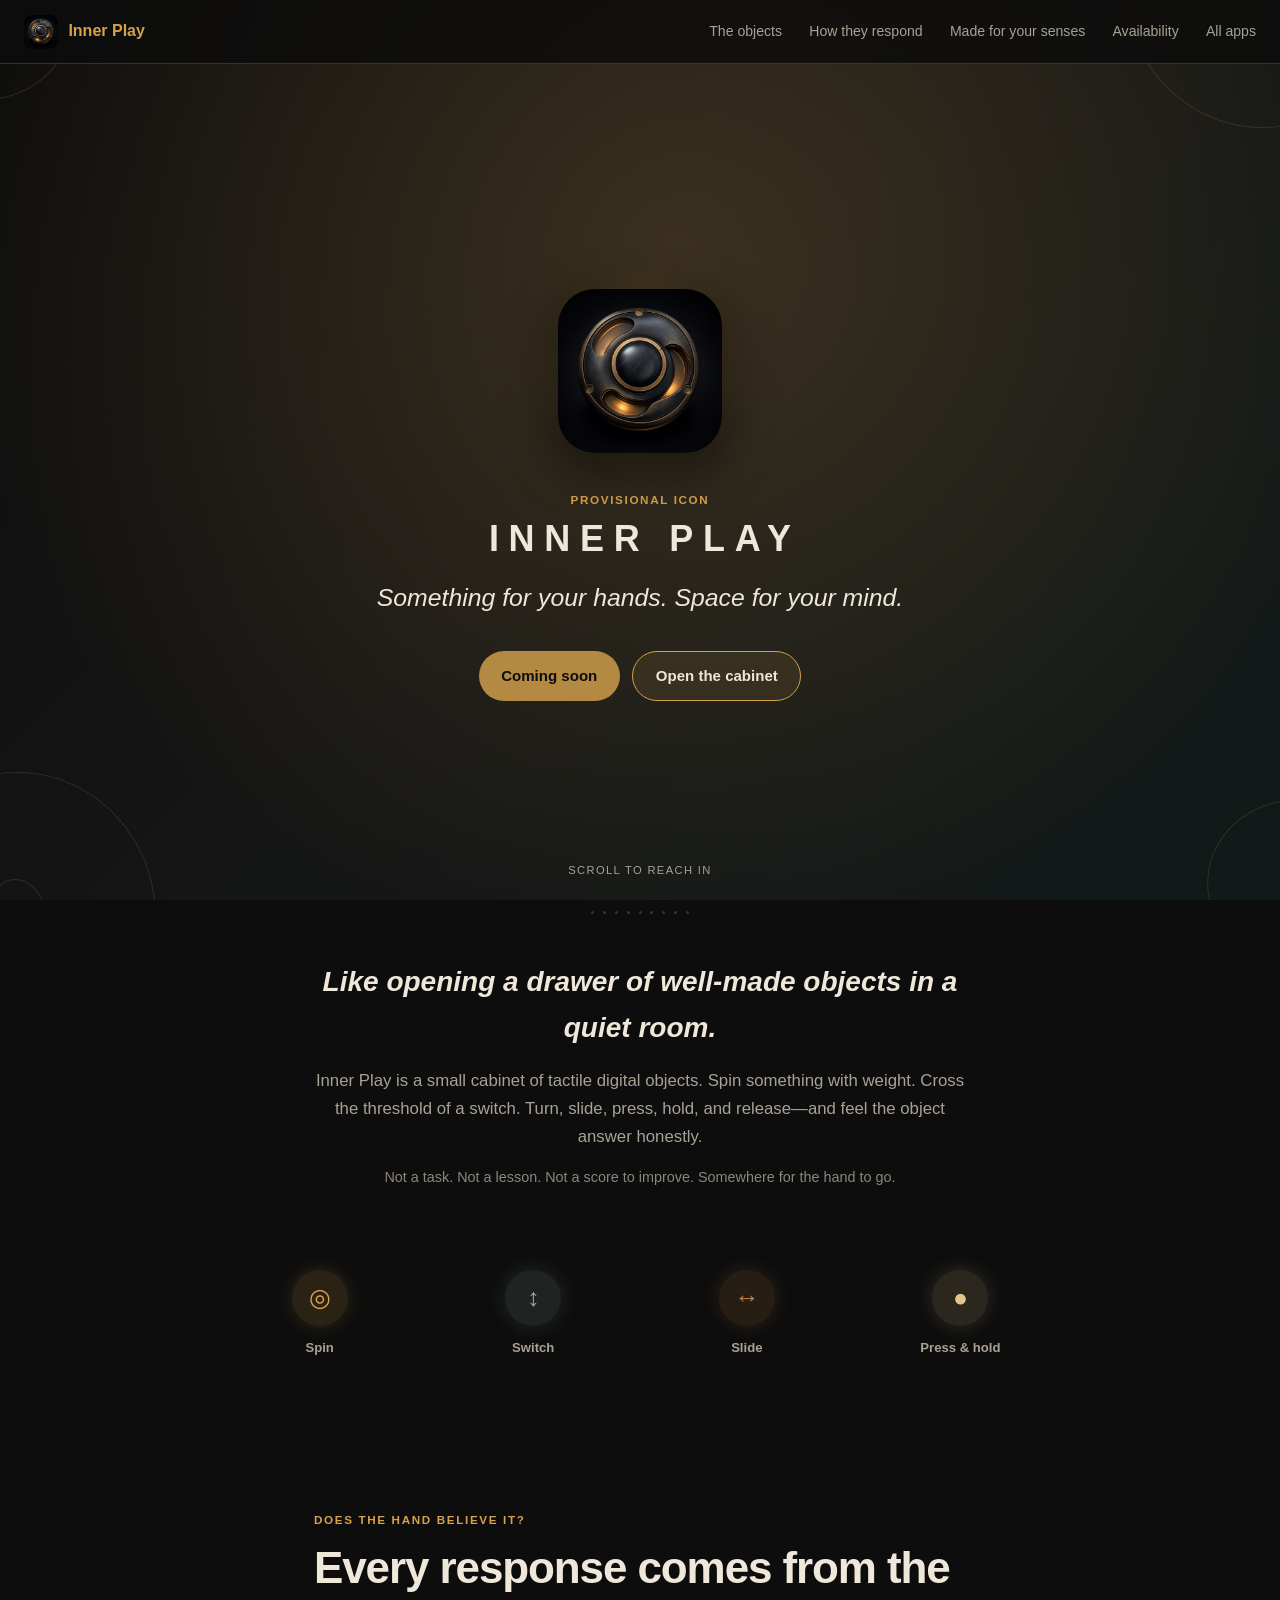
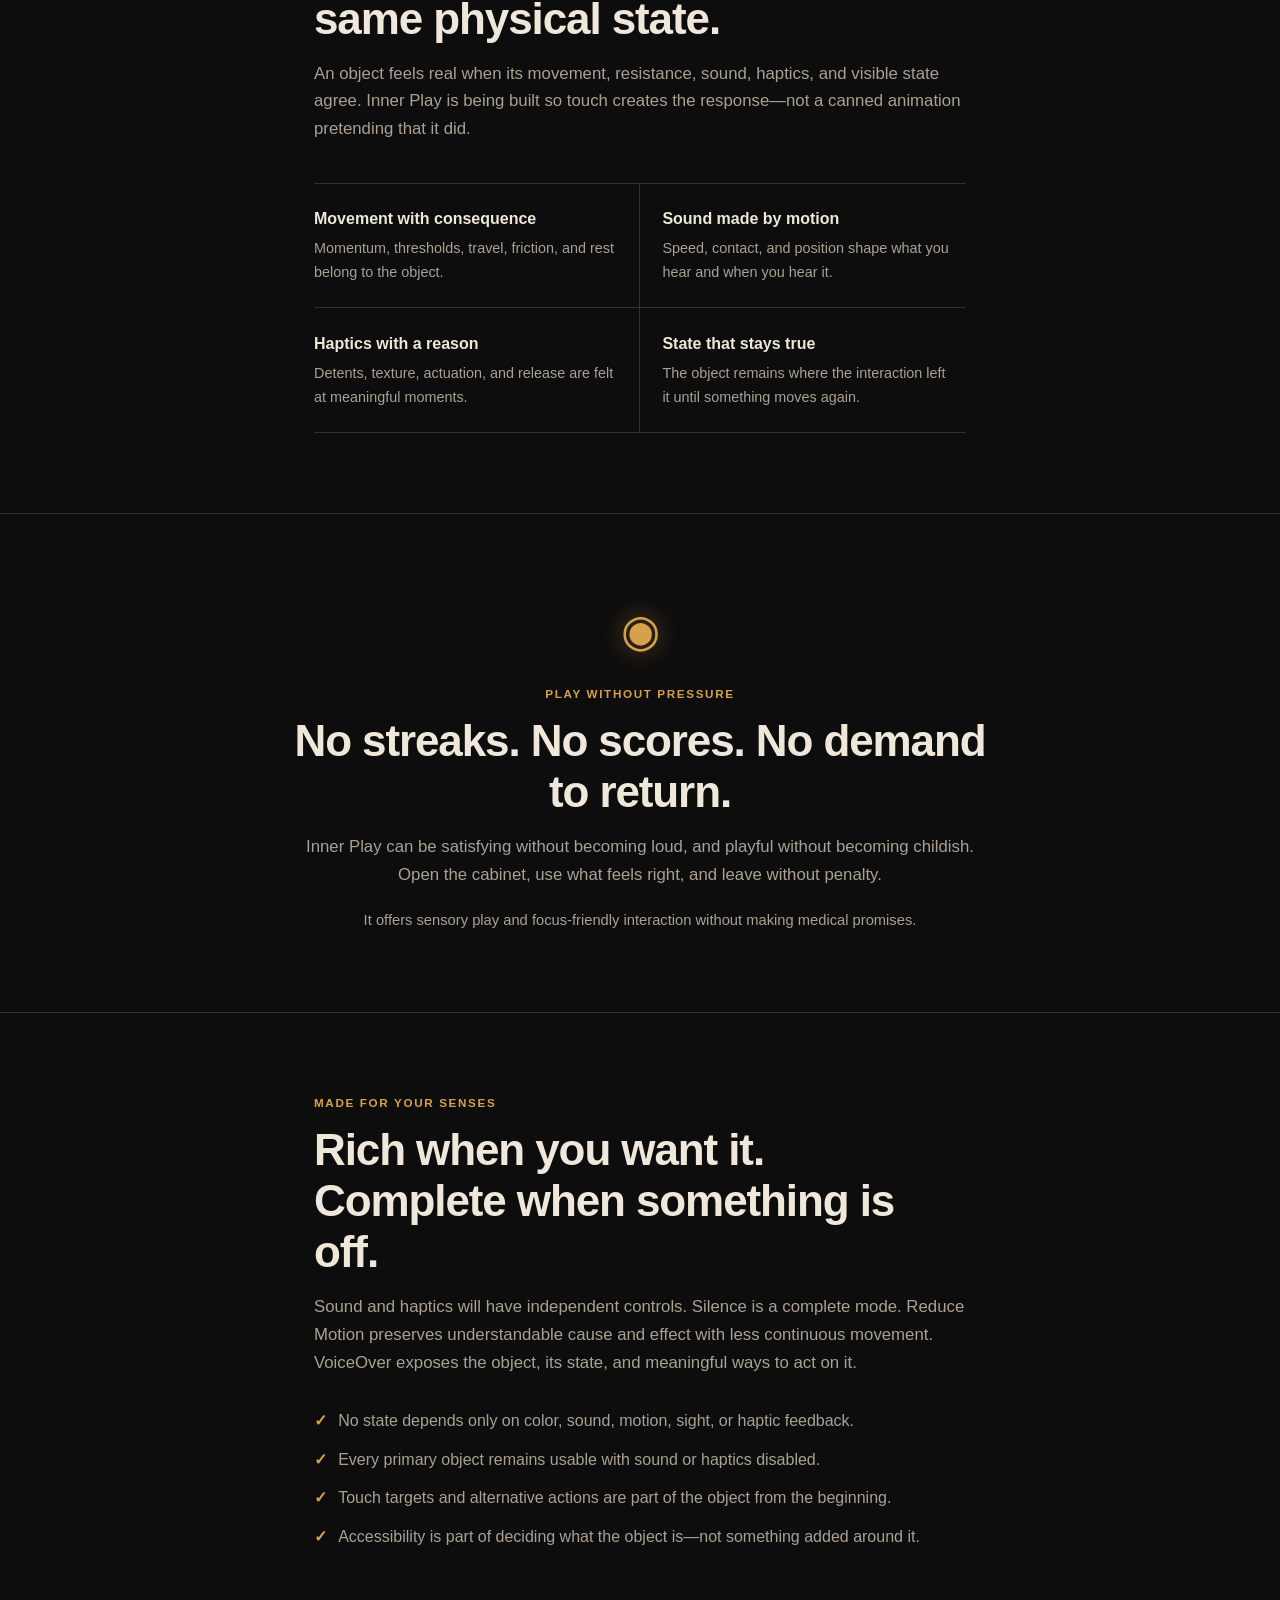
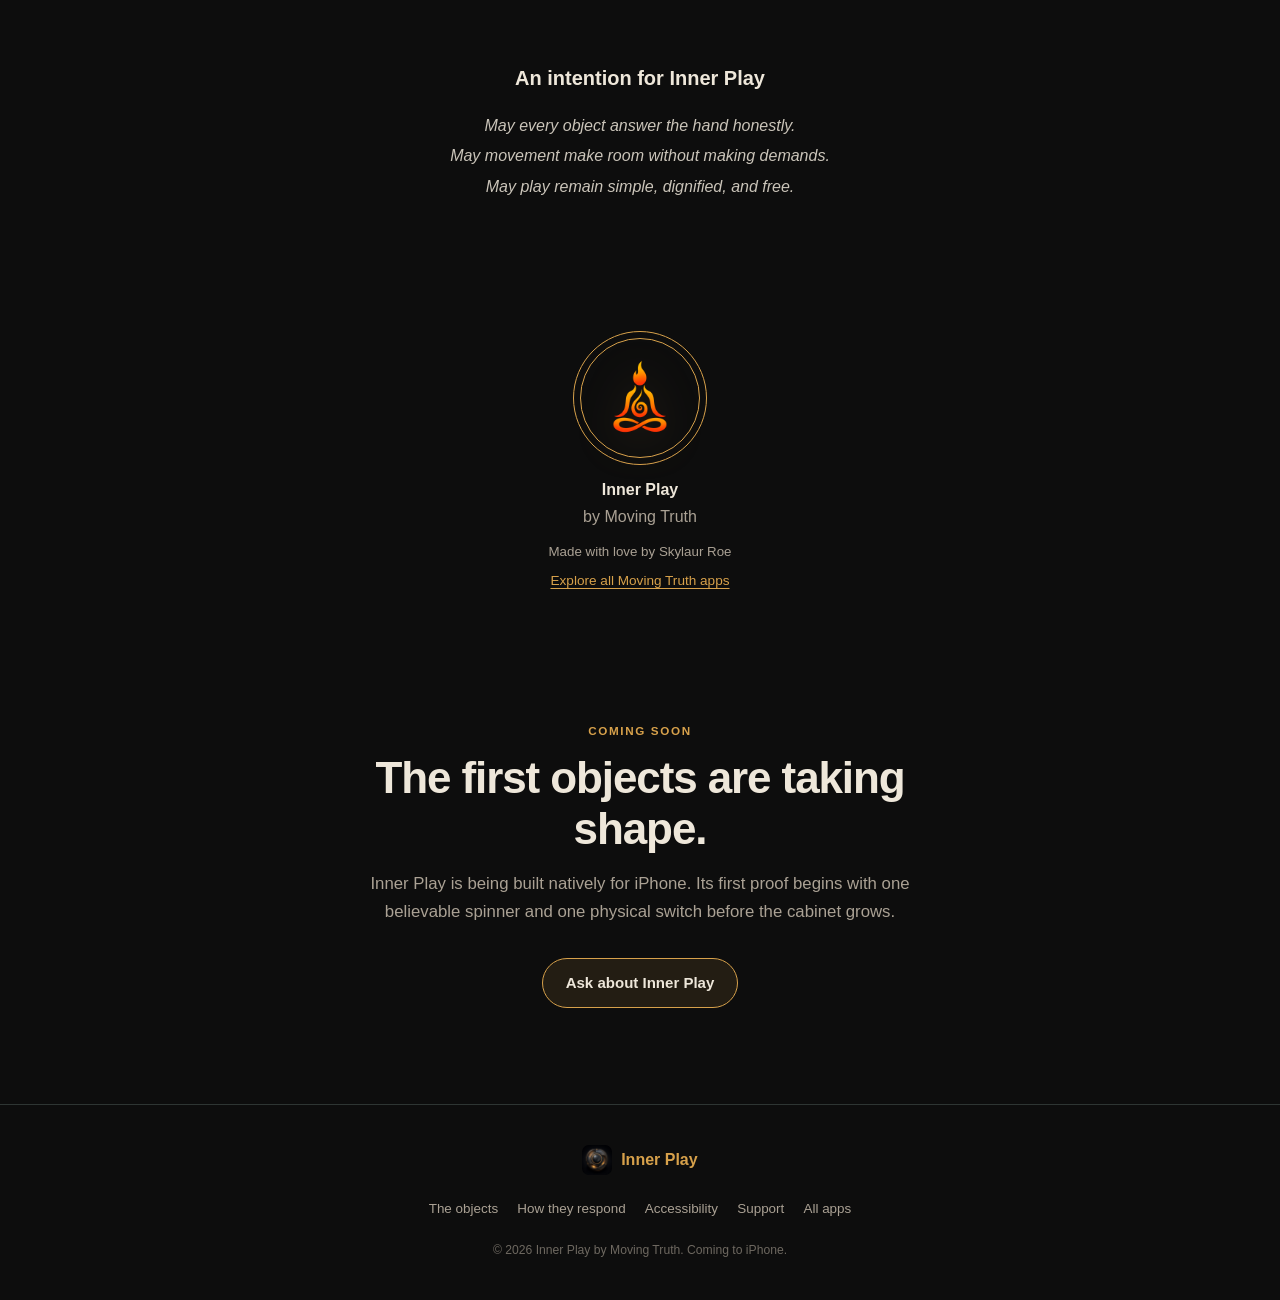
==== index.html @ 6eae0717 "Create the Inner Play landing page Add a complete static public home for Inner Play at inner-play.mo" ====
<!DOCTYPE html>
<html lang="en">
<head>
  <meta charset="UTF-8">
  <meta name="viewport" content="width=device-width, initial-scale=1.0">
  <meta name="theme-color" content="#0D0D0D">
  <meta name="description" content="Inner Play is a quiet cabinet of tactile digital objects: believable motion, sound, and haptics for busy hands. Coming soon to iPhone.">
  <meta property="og:title" content="Inner Play — by Moving Truth">
  <meta property="og:description" content="Something for your hands. Space for your mind.">
  <meta property="og:type" content="website">
  <meta property="og:url" content="https://inner-play.movingtruth.com/">
  <meta property="og:image" content="https://inner-play.movingtruth.com/assets/icon-placeholder.png">
  <meta name="twitter:card" content="summary_large_image">
  <title>Inner Play — by Moving Truth</title>
  <link rel="icon" type="image/png" href="assets/icon-placeholder.png">
  <link rel="apple-touch-icon" href="assets/icon-placeholder.png">
  <link rel="stylesheet" href="styles.css">
  <script src="site.js" defer></script>
</head>
<body class="play">
  <a class="skip-link" href="#main-content">Skip to main content</a>

  <div class="living-canvas" aria-hidden="true">
    <div class="living-canvas__gradient"></div>
    <div class="living-canvas__glow"></div>
    <div class="living-canvas__motes" id="motes"></div>
    <svg class="living-canvas__corners" id="corner-spirals"></svg>
  </div>

  <header class="site-nav" role="banner">
    <a class="site-nav__brand" href="#top" aria-label="Inner Play home">
      <img src="assets/icon-placeholder.png" alt="">
      <span>Inner Play</span>
    </a>
    <button class="site-nav__toggle" type="button" aria-expanded="false" aria-controls="site-links">
      <span class="sr-only">Open navigation</span>
      <span aria-hidden="true"></span><span aria-hidden="true"></span><span aria-hidden="true"></span>
    </button>
    <nav aria-label="Main navigation">
      <ul class="site-nav__links" id="site-links">
        <li><a href="#objects">The objects</a></li>
        <li><a href="#response">How they respond</a></li>
        <li><a href="#access">Made for your senses</a></li>
        <li><a href="#availability">Availability</a></li>
        <li><a href="https://apps.movingtruth.com">All apps</a></li>
      </ul>
    </nav>
  </header>

  <main id="main-content">
    <section class="hero" id="top" aria-labelledby="hero-title">
      <div class="hero__icon-wrap">
        <div class="hero__icon-glow"></div>
        <img class="hero__icon" src="assets/icon-placeholder.png" alt="Provisional Inner Play icon: a dark metal kinetic dial glowing warmly from within">
      </div>
      <span class="hero__eyebrow">Provisional icon</span>
      <h1 class="hero__name hero__name--product" id="hero-title">Inner Play</h1>
      <p class="hero__promise">Something for your hands. Space for your mind.</p>
      <div class="hero__actions">
        <span class="button button--quiet" aria-label="Coming soon to iPhone">Coming soon</span>
        <a class="button button--outline" href="#objects">Open the cabinet</a>
      </div>
      <p class="hero__scroll" aria-hidden="true">scroll to reach in</p>
    </section>

    <div class="dot-row" aria-hidden="true">
      <span></span><span></span><span></span><span></span><span></span><span></span><span></span><span></span><span></span>
    </div>

    <section class="intro" aria-labelledby="purpose-title">
      <h2 id="purpose-title">Like opening a drawer of well-made objects in a quiet room.</h2>
      <p>Inner Play is a small cabinet of tactile digital objects. Spin something with weight. Cross the threshold of a switch. Turn, slide, press, hold, and release—and feel the object answer honestly.</p>
      <p class="intro__trust">Not a task. Not a lesson. Not a score to improve. Somewhere for the hand to go.</p>
    </section>

    <section class="feature-flow" id="objects" aria-label="Ways to interact with Inner Play">
      <ul class="feature-flow__list feature-flow__list--four">
        <li style="--feature:#D7A14B"><span aria-hidden="true">◎</span><strong>Spin</strong></li>
        <li style="--feature:#8FAAA3"><span aria-hidden="true">↕</span><strong>Switch</strong></li>
        <li style="--feature:#C17D46"><span aria-hidden="true">↔</span><strong>Slide</strong></li>
        <li style="--feature:#E0C688"><span aria-hidden="true">●</span><strong>Press &amp; hold</strong></li>
      </ul>
    </section>

    <section class="statement" id="response" aria-labelledby="response-title">
      <span class="eyebrow">Does the hand believe it?</span>
      <h2 id="response-title">Every response comes from the same physical state.</h2>
      <p>An object feels real when its movement, resistance, sound, haptics, and visible state agree. Inner Play is being built so touch creates the response—not a canned animation pretending that it did.</p>
      <div class="capability-lines" role="list">
        <div role="listitem"><strong>Movement with consequence</strong><span>Momentum, thresholds, travel, friction, and rest belong to the object.</span></div>
        <div role="listitem"><strong>Sound made by motion</strong><span>Speed, contact, and position shape what you hear and when you hear it.</span></div>
        <div role="listitem"><strong>Haptics with a reason</strong><span>Detents, texture, actuation, and release are felt at meaningful moments.</span></div>
        <div role="listitem"><strong>State that stays true</strong><span>The object remains where the interaction left it until something moves again.</span></div>
      </div>
    </section>

    <section class="statement statement--bordered" aria-labelledby="quiet-title">
      <span class="statement__symbol" aria-hidden="true">◉</span>
      <span class="eyebrow">Play without pressure</span>
      <h2 id="quiet-title">No streaks. No scores. No demand to return.</h2>
      <p>Inner Play can be satisfying without becoming loud, and playful without becoming childish. Open the cabinet, use what feels right, and leave without penalty.</p>
      <p class="statement__note">It offers sensory play and focus-friendly interaction without making medical promises.</p>
    </section>

    <section class="statement" id="access" aria-labelledby="access-title">
      <span class="eyebrow">Made for your senses</span>
      <h2 id="access-title">Rich when you want it. Complete when something is off.</h2>
      <p>Sound and haptics will have independent controls. Silence is a complete mode. Reduce Motion preserves understandable cause and effect with less continuous movement. VoiceOver exposes the object, its state, and meaningful ways to act on it.</p>
      <ul class="truth-list">
        <li>No state depends only on color, sound, motion, sight, or haptic feedback.</li>
        <li>Every primary object remains usable with sound or haptics disabled.</li>
        <li>Touch targets and alternative actions are part of the object from the beginning.</li>
        <li>Accessibility is part of deciding what the object is—not something added around it.</li>
      </ul>
    </section>

    <section class="blessing" aria-labelledby="blessing-title">
      <h2 id="blessing-title">An intention for Inner Play</h2>
      <p>May every object answer the hand honestly.<br>May movement make room without making demands.<br>May play remain simple, dignified, and free.</p>
    </section>

    <section class="moving-truth" aria-label="About Moving Truth">
      <a class="moving-truth__ring" href="https://movingtruth.com" aria-label="Moving Truth. Opens movingtruth.com">
        <img src="assets/moving-truth-logo.png" alt="Moving Truth logo">
      </a>
      <strong>Inner Play</strong>
      <span>by Moving Truth</span>
      <small>Made with love by Skylaur Roe</small>
      <a href="https://apps.movingtruth.com">Explore all Moving Truth apps</a>
    </section>

    <section class="closing" id="availability" aria-labelledby="availability-title">
      <span class="eyebrow">Coming soon</span>
      <h2 id="availability-title">The first objects are taking shape.</h2>
      <p>Inner Play is being built natively for iPhone. Its first proof begins with one believable spinner and one physical switch before the cabinet grows.</p>
      <a class="button button--outline" href="mailto:support@movingtruth.com?subject=Inner%20Play">Ask about Inner Play</a>
    </section>
  </main>

  <footer>
    <div class="footer__brand"><img src="assets/icon-placeholder.png" alt=""><strong>Inner Play</strong></div>
    <nav aria-label="Footer navigation">
      <ul>
        <li><a href="#objects">The objects</a></li>
        <li><a href="#response">How they respond</a></li>
        <li><a href="#access">Accessibility</a></li>
        <li><a href="mailto:support@movingtruth.com">Support</a></li>
        <li><a href="https://apps.movingtruth.com">All apps</a></li>
      </ul>
    </nav>
    <p>&copy; 2026 Inner Play by Moving Truth. Coming to iPhone.</p>
  </footer>
</body>
</html>
---- styles.css ----
*, *::before, *::after { box-sizing: border-box; margin: 0; padding: 0; }

:root {
  color-scheme: dark;
  --bg: #0d0d0d;
  --bg-warm: #17130e;
  --gold: #c9a84c;
  --gold-dim: #9a7a30;
  --cream: #eee7da;
  --taupe: #aaa194;
  --separator: rgba(201, 168, 76, 0.22);
  --content: 700px;
  --wide: 1120px;
  --accent: var(--gold);
  --accent-rgb: 201, 168, 76;
}

html { scroll-behavior: smooth; }
body {
  min-height: 100%;
  overflow-x: hidden;
  background: var(--bg);
  color: var(--cream);
  font-family: -apple-system, BlinkMacSystemFont, "Segoe UI", sans-serif;
  line-height: 1.65;
  -webkit-font-smoothing: antialiased;
}
body.sign { --accent: #f2a643; --accent-rgb: 242, 166, 67; --bg-warm: #101729; --separator: rgba(242, 166, 67, 0.24); }
body.course { --accent: #cf8a47; --accent-rgb: 207, 138, 71; --bg-warm: #24150d; --separator: rgba(207, 138, 71, 0.25); }
body.play { --accent: #d7a14b; --accent-rgb: 215, 161, 75; --bg-warm: #111a19; --separator: rgba(143, 170, 163, 0.26); }

a { color: var(--accent); text-underline-offset: .2em; }
a:hover { color: var(--cream); }
a:focus-visible, button:focus-visible { outline: 3px solid var(--accent); outline-offset: 5px; }
img { max-width: 100%; }
.sr-only { position: absolute; width: 1px; height: 1px; overflow: hidden; clip: rect(0, 0, 0, 0); clip-path: inset(50%); white-space: nowrap; }
.skip-link { position: fixed; z-index: 1000; left: 1rem; top: -5rem; padding: .7rem 1rem; background: var(--cream); color: var(--bg); border-radius: .5rem; }
.skip-link:focus { top: 1rem; }

.living-canvas { position: fixed; inset: 0; z-index: -1; overflow: hidden; background: var(--bg); }
.living-canvas__gradient { position: absolute; inset: 0; background: linear-gradient(135deg, var(--bg), #151515 48%, var(--bg-warm)); }
.living-canvas__glow { position: absolute; inset: -20%; background: radial-gradient(circle at 52% 34%, rgba(var(--accent-rgb), .2), transparent 58%); animation: breathe 7s ease-in-out infinite; }
.living-canvas__motes { position: absolute; inset: 0; }
.mote { position: absolute; bottom: -5%; border-radius: 50%; background: var(--accent); animation: rise linear infinite; }
.living-canvas__corners { position: absolute; inset: 0; width: 100%; height: 100%; }
.living-canvas__corners path { fill: none; stroke: var(--accent); stroke-width: 1.1; stroke-linecap: round; opacity: .15; }
@keyframes breathe { 0%,100% { opacity: .48; transform: scale(.98); } 50% { opacity: 1; transform: scale(1.03); } }
@keyframes rise { 0% { transform: translateY(0); opacity: 0; } 10%,85% { opacity: var(--mote-opacity); } 100% { transform: translateY(-120vh); opacity: 0; } }
@keyframes appear { from { opacity: 0; transform: translateY(18px); } to { opacity: 1; transform: none; } }

.site-nav { position: sticky; top: 0; z-index: 100; display: flex; align-items: center; justify-content: space-between; min-height: 64px; padding: .75rem 1.5rem; background: rgba(13,13,13,.84); backdrop-filter: blur(16px); -webkit-backdrop-filter: blur(16px); border-bottom: 1px solid var(--separator); }
.site-nav__brand { display: flex; align-items: center; gap: .65rem; color: var(--accent); font-weight: 700; text-decoration: none; }
.site-nav__brand img { width: 34px; height: 34px; border-radius: 8px; object-fit: cover; }
.site-nav__links { display: flex; gap: 1.7rem; list-style: none; }
.site-nav__links a { color: var(--taupe); font-size: .88rem; text-decoration: none; }
.site-nav__toggle { display: none; width: 44px; height: 44px; background: transparent; border: 0; align-items: center; justify-content: center; flex-direction: column; gap: 5px; }
.site-nav__toggle > span:not(.sr-only) { width: 23px; height: 2px; border-radius: 2px; background: var(--cream); }

.hero { min-height: calc(100svh - 64px); display: flex; flex-direction: column; align-items: center; justify-content: center; padding: 5rem 1.5rem 4rem; text-align: center; position: relative; }
.hero--hub { min-height: 78svh; }
.hero__mark { position: relative; width: 146px; height: 146px; display: grid; place-items: center; margin-bottom: 1.7rem; border-radius: 50%; }
.hero__mark::before, .hero__mark::after { content: ""; position: absolute; border-radius: 50%; border: 1.5px solid var(--accent); animation: ring 5.85s ease-in-out infinite; }
.hero__mark::before { inset: -8px; }
.hero__mark::after { inset: 2px; animation-delay: -.7s; }
.hero__mark img { width: 112px; height: 112px; object-fit: contain; filter: drop-shadow(0 8px 24px rgba(var(--accent-rgb), .2)); }
.hero__icon-wrap { width: 184px; height: 184px; display: grid; place-items: center; position: relative; margin-bottom: 1.7rem; }
.hero__icon-glow { position: absolute; inset: -14px; border-radius: 50%; background: radial-gradient(circle, rgba(var(--accent-rgb), .4), transparent 68%); filter: blur(13px); animation: breathe 6.5s ease-in-out infinite; }
.hero__icon { position: relative; width: 164px; height: 164px; object-fit: cover; border-radius: 37px; box-shadow: 0 14px 48px rgba(0,0,0,.58); animation: breathe 6.5s ease-in-out infinite; }
.hero__eyebrow, .eyebrow { display: block; margin-bottom: .75rem; color: var(--accent); font-size: .73rem; font-weight: 750; letter-spacing: .14em; text-transform: uppercase; }
.hero__name { max-width: 900px; font-size: clamp(2.25rem, 7vw, 5rem); line-height: 1.02; letter-spacing: -.045em; font-weight: 760; animation: appear .8s ease both; }
.hero__name--product { font-size: clamp(1.65rem, 5vw, 2.25rem); letter-spacing: .27em; margin-left: .27em; text-transform: uppercase; }
.hero__promise { max-width: 680px; margin: 1.25rem auto 2rem; color: var(--cream); font-size: clamp(1.15rem, 3vw, 1.55rem); font-style: italic; }
.hero__intro { max-width: 700px; margin: 1.2rem auto 2rem; color: var(--taupe); font-size: 1.05rem; }
.hero__actions { display: flex; flex-wrap: wrap; justify-content: center; gap: .8rem; }
.hero__scroll { position: absolute; bottom: 1.3rem; color: var(--taupe); font-size: .7rem; letter-spacing: .12em; text-transform: uppercase; }
@keyframes ring { 0%,100% { opacity: .3; transform: scale(.98); } 50% { opacity: .88; transform: scale(1.03); } }

.button { min-height: 48px; display: inline-flex; align-items: center; justify-content: center; padding: .75rem 1.4rem; border-radius: 999px; font-size: .94rem; font-weight: 700; text-decoration: none; }
.button--solid { background: var(--accent); color: #0d0d0d; }
.button--outline { color: var(--cream); border: 1.5px solid var(--accent); background: rgba(var(--accent-rgb), .11); }
.button--quiet { cursor: default; background: color-mix(in srgb, var(--accent) 72%, #5b4a27); color: #0d0d0d; }

.dot-row { display: flex; justify-content: center; gap: .55rem; padding: .7rem 1.5rem 2.8rem; }
.dot-row span { width: 3px; height: 3px; border-radius: 50%; background: var(--separator); }
.intro { max-width: var(--content); margin: 0 auto; padding: 0 1.5rem 4.5rem; text-align: center; }
.intro h2 { margin-bottom: 1rem; font-size: clamp(1.35rem, 3vw, 1.75rem); font-style: italic; font-weight: 580; }
.intro p { color: var(--taupe); font-size: 1.05rem; }
.intro__trust { margin-top: 1rem; font-size: .9rem !important; opacity: .82; }

.app-family { max-width: var(--wide); margin: 0 auto; padding: 1rem 1.5rem 6rem; }
.section-heading { max-width: 690px; margin-bottom: 2.7rem; }
.section-heading h2, .statement h2, .closing h2 { margin-bottom: 1rem; font-size: clamp(1.85rem, 5vw, 2.75rem); line-height: 1.16; letter-spacing: -.025em; }
.section-heading p, .statement > p, .closing p { color: var(--taupe); font-size: 1.05rem; }
.app-grid { display: grid; grid-template-columns: repeat(2, minmax(0, 1fr)); border-top: 1px solid var(--separator); }
.app-card { position: relative; display: grid; grid-template-columns: 112px 1fr; gap: 1.35rem; min-height: 260px; padding: 2.2rem 2.2rem 2.2rem 0; color: inherit; text-decoration: none; border-bottom: 1px solid var(--separator); transition: background .25s ease, transform .25s ease; }
.app-card:nth-child(odd) { border-right: 1px solid var(--separator); }
.app-card:nth-child(even) { padding-left: 2.2rem; }
.app-card:hover { color: inherit; background: linear-gradient(120deg, rgba(var(--card-rgb), .1), transparent 72%); transform: translateY(-2px); }
.app-card__icon { width: 112px; height: 112px; border-radius: 25px; object-fit: cover; box-shadow: 0 10px 34px rgba(0,0,0,.46), 0 0 28px rgba(var(--card-rgb), .12); }
.app-card__body { display: flex; flex-direction: column; align-items: flex-start; }
.app-card__status { display: inline-flex; margin-bottom: .65rem; color: rgb(var(--card-rgb)); font-size: .68rem; font-weight: 800; letter-spacing: .11em; text-transform: uppercase; }
.app-card h3 { margin-bottom: .45rem; color: var(--cream); font-size: 1.35rem; line-height: 1.2; }
.app-card__tagline { margin-bottom: .65rem; color: var(--cream); font-style: italic; }
.app-card__copy { color: var(--taupe); font-size: .9rem; }
.app-card__cta { margin-top: auto; padding-top: 1.1rem; color: rgb(var(--card-rgb)); font-weight: 700; font-size: .86rem; }

.feature-flow { max-width: 880px; margin: 0 auto; padding: .5rem 1.5rem 4.5rem; }
.feature-flow__list { display: grid; grid-template-columns: repeat(5, 1fr); gap: 1.4rem; list-style: none; }
.feature-flow__list--four { grid-template-columns: repeat(4, 1fr); }
.feature-flow li { display: flex; flex-direction: column; align-items: center; gap: .65rem; text-align: center; }
.feature-flow li > span { display: grid; place-items: center; width: 56px; height: 56px; border-radius: 50%; color: var(--feature); font-size: 1.55rem; background: color-mix(in srgb, var(--feature) 14%, transparent); box-shadow: 0 0 20px color-mix(in srgb, var(--feature) 18%, transparent); }
.feature-flow strong { color: var(--taupe); font-size: .82rem; }

.statement { max-width: var(--content); margin: 0 auto; padding: 5rem 1.5rem; }
.statement--wide { max-width: var(--wide); }
.statement--bordered { max-width: none; border-block: 1px solid var(--separator); text-align: center; }
.statement--bordered > * { max-width: var(--content); margin-inline: auto; }
.statement__symbol { display: block; margin-bottom: 1rem; color: var(--accent); font-size: 2.8rem; text-shadow: 0 0 28px rgba(var(--accent-rgb), .46); }
.statement__note { margin-top: 1.2rem !important; font-size: .92rem !important; }
.truth-list { list-style: none; display: grid; gap: .75rem; margin-top: 2rem; }
.truth-list li { color: var(--taupe); }
.truth-list li::before { content: "✓"; color: var(--accent); font-weight: 800; margin-right: .7rem; }
.capability-lines { display: grid; grid-template-columns: 1fr 1fr; margin-top: 2.5rem; border-top: 1px solid var(--separator); }
.capability-lines > div { display: flex; flex-direction: column; gap: .3rem; padding: 1.4rem 1rem 1.4rem 0; border-bottom: 1px solid var(--separator); }
.capability-lines > div:nth-child(odd) { border-right: 1px solid var(--separator); }
.capability-lines > div:nth-child(even) { padding-left: 1.4rem; }
.capability-lines strong { color: var(--cream); }
.capability-lines span { color: var(--taupe); font-size: .9rem; }
.step-line { display: grid; grid-template-columns: repeat(5, 1fr); margin-top: 2.5rem; border-block: 1px solid var(--separator); }
.step-line li { position: relative; min-height: 120px; display: flex; align-items: center; justify-content: center; padding: 1rem; color: var(--taupe); text-align: center; list-style: none; }
.step-line li:not(:last-child) { border-right: 1px solid var(--separator); }
.step-line li::after { content: ""; position: absolute; right: -3px; width: 5px; height: 5px; border-radius: 50%; background: var(--accent); }
.step-line li:last-child::after { display: none; }

.blessing { max-width: 660px; margin: 0 auto; padding: 2rem 1.5rem 4rem; text-align: center; }
.blessing h2 { margin-bottom: 1rem; font-size: 1.25rem; }
.blessing p { color: rgba(238,231,218,.84); font-style: italic; line-height: 1.9; }
.moving-truth { display: flex; flex-direction: column; align-items: center; padding: 4.5rem 1.5rem 3rem; text-align: center; }
.moving-truth__ring { position: relative; width: 120px; height: 120px; display: grid; place-items: center; margin-bottom: 1.2rem; border-radius: 50%; }
.moving-truth__ring::before, .moving-truth__ring::after { content: ""; position: absolute; border-radius: 50%; border: 1.5px solid var(--accent); animation: ring 5.85s ease-in-out infinite; }
.moving-truth__ring::before { inset: -7px; }
.moving-truth__ring::after { inset: 0; animation-delay: -.7s; }
.moving-truth__ring img { width: 94px; height: 94px; object-fit: contain; filter: drop-shadow(0 8px 22px rgba(var(--accent-rgb), .18)); }
.moving-truth > span, .moving-truth > small { color: var(--taupe); }
.moving-truth > small { margin-top: .7rem; }
.moving-truth > a:last-child { margin-top: .45rem; font-size: .85rem; }
.closing { max-width: 650px; margin: 0 auto; padding: 5rem 1.5rem 6rem; text-align: center; }
.closing p { margin-bottom: 2rem; }

footer { display: flex; flex-direction: column; align-items: center; gap: 1.2rem; padding: 2.5rem 1.5rem; border-top: 1px solid var(--separator); text-align: center; }
.footer__brand { display: flex; align-items: center; gap: .55rem; color: var(--accent); }
.footer__brand img { width: 30px; height: 30px; border-radius: 7px; object-fit: cover; }
footer ul { display: flex; flex-wrap: wrap; justify-content: center; gap: 1.2rem; list-style: none; }
footer a { color: var(--taupe); font-size: .84rem; text-decoration: none; }
footer p { color: var(--taupe); opacity: .62; font-size: .76rem; }

@media (max-width: 820px) {
  .app-grid { grid-template-columns: 1fr; }
  .app-card:nth-child(odd) { border-right: 0; }
  .app-card:nth-child(even) { padding-left: 0; }
  .step-line { grid-template-columns: 1fr; }
  .step-line li { min-height: auto; padding: 1.15rem; }
  .step-line li:not(:last-child) { border-right: 0; border-bottom: 1px solid var(--separator); }
  .step-line li::after { right: auto; bottom: -3px; }
}
@media (max-width: 700px) {
  .site-nav__toggle { display: flex; }
  .site-nav__links { display: none; position: absolute; inset: 64px 0 auto; flex-direction: column; gap: 0; padding: .6rem 0; background: rgba(13,13,13,.97); border-bottom: 1px solid var(--separator); }
  .site-nav__links[data-open="true"] { display: flex; }
  .site-nav__links a { display: block; min-height: 48px; padding: .8rem 1.5rem; }
  .feature-flow__list { grid-template-columns: repeat(2, 1fr); }
  .feature-flow__list--four { grid-template-columns: repeat(2, 1fr); }
  .feature-flow li:last-child { grid-column: 1 / -1; }
  .feature-flow__list--four li:last-child { grid-column: auto; }
  .hero__name { font-size: clamp(2.2rem, 13vw, 3.5rem); }
  .hero__name--product { font-size: clamp(1.45rem, 8vw, 2rem); }
}
@media (max-width: 540px) {
  .app-card { grid-template-columns: 82px 1fr; gap: 1rem; min-height: 0; padding: 1.7rem 0; }
  .app-card__icon { width: 82px; height: 82px; border-radius: 19px; }
  .capability-lines { grid-template-columns: 1fr; }
  .capability-lines > div:nth-child(odd) { border-right: 0; }
  .capability-lines > div:nth-child(even) { padding-left: 0; }
  .hero__icon-wrap { width: 156px; height: 156px; }
  .hero__icon { width: 142px; height: 142px; border-radius: 32px; }
}
@media (prefers-reduced-motion: reduce) {
  html { scroll-behavior: auto; }
  *, *::before, *::after { animation-duration: .01ms !important; animation-iteration-count: 1 !important; transition-duration: .01ms !important; }
  .mote { display: none; }
}
@media (prefers-contrast: more) {
  :root { --taupe: #ddd6ca; --separator: rgba(238,231,218,.52); --gold: #f0cf70; }
}
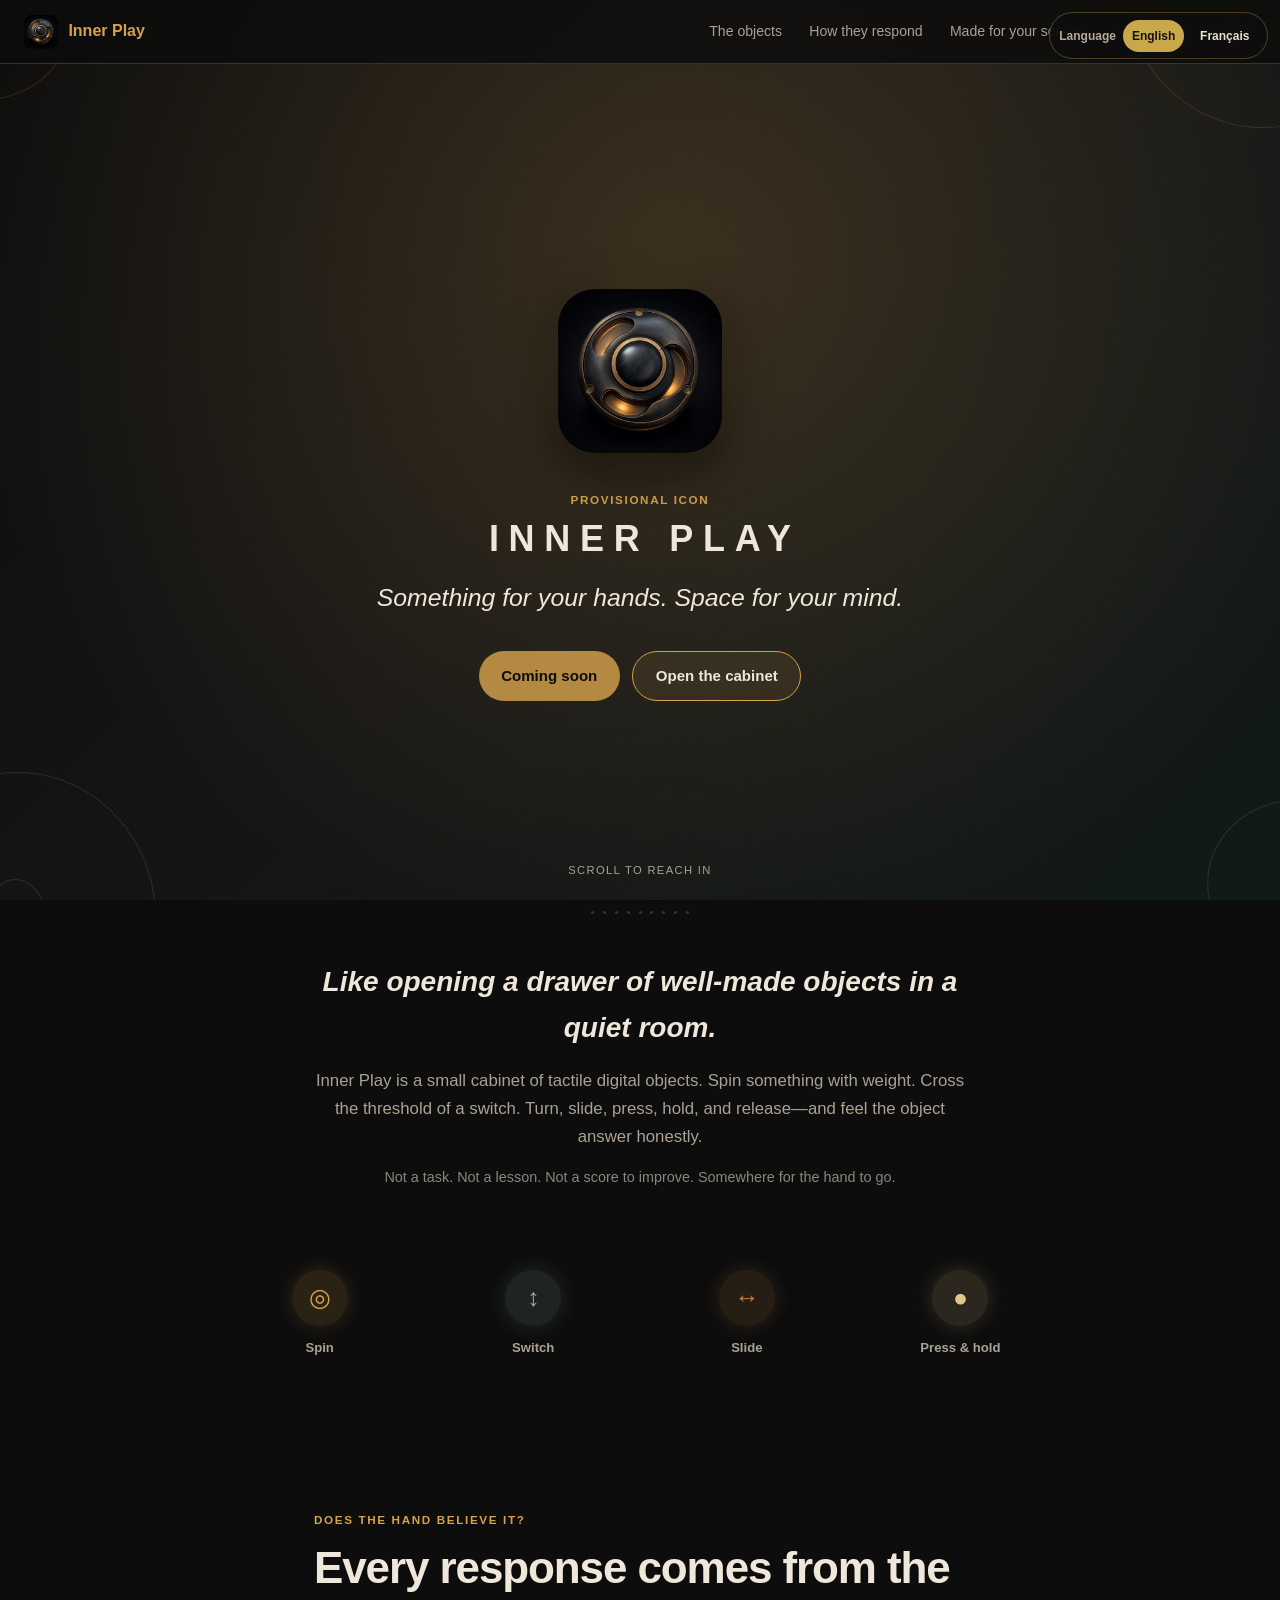
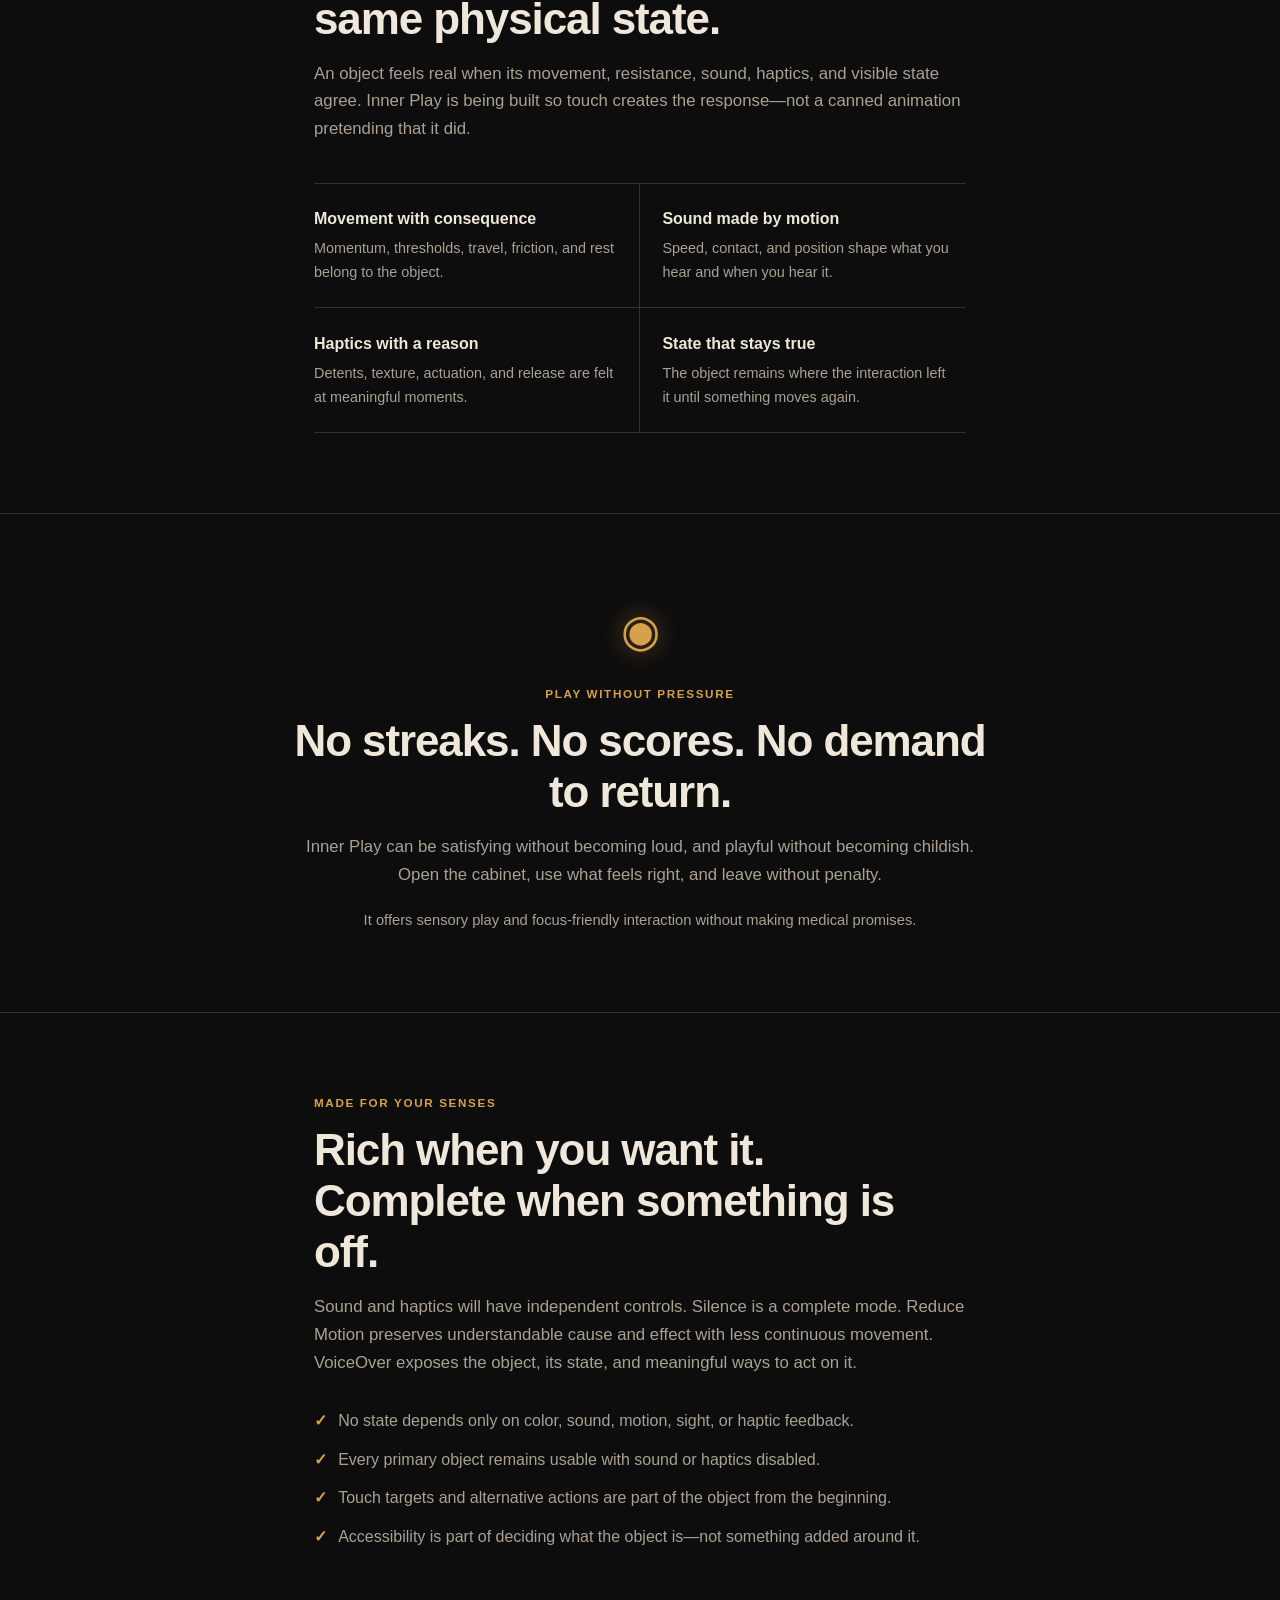
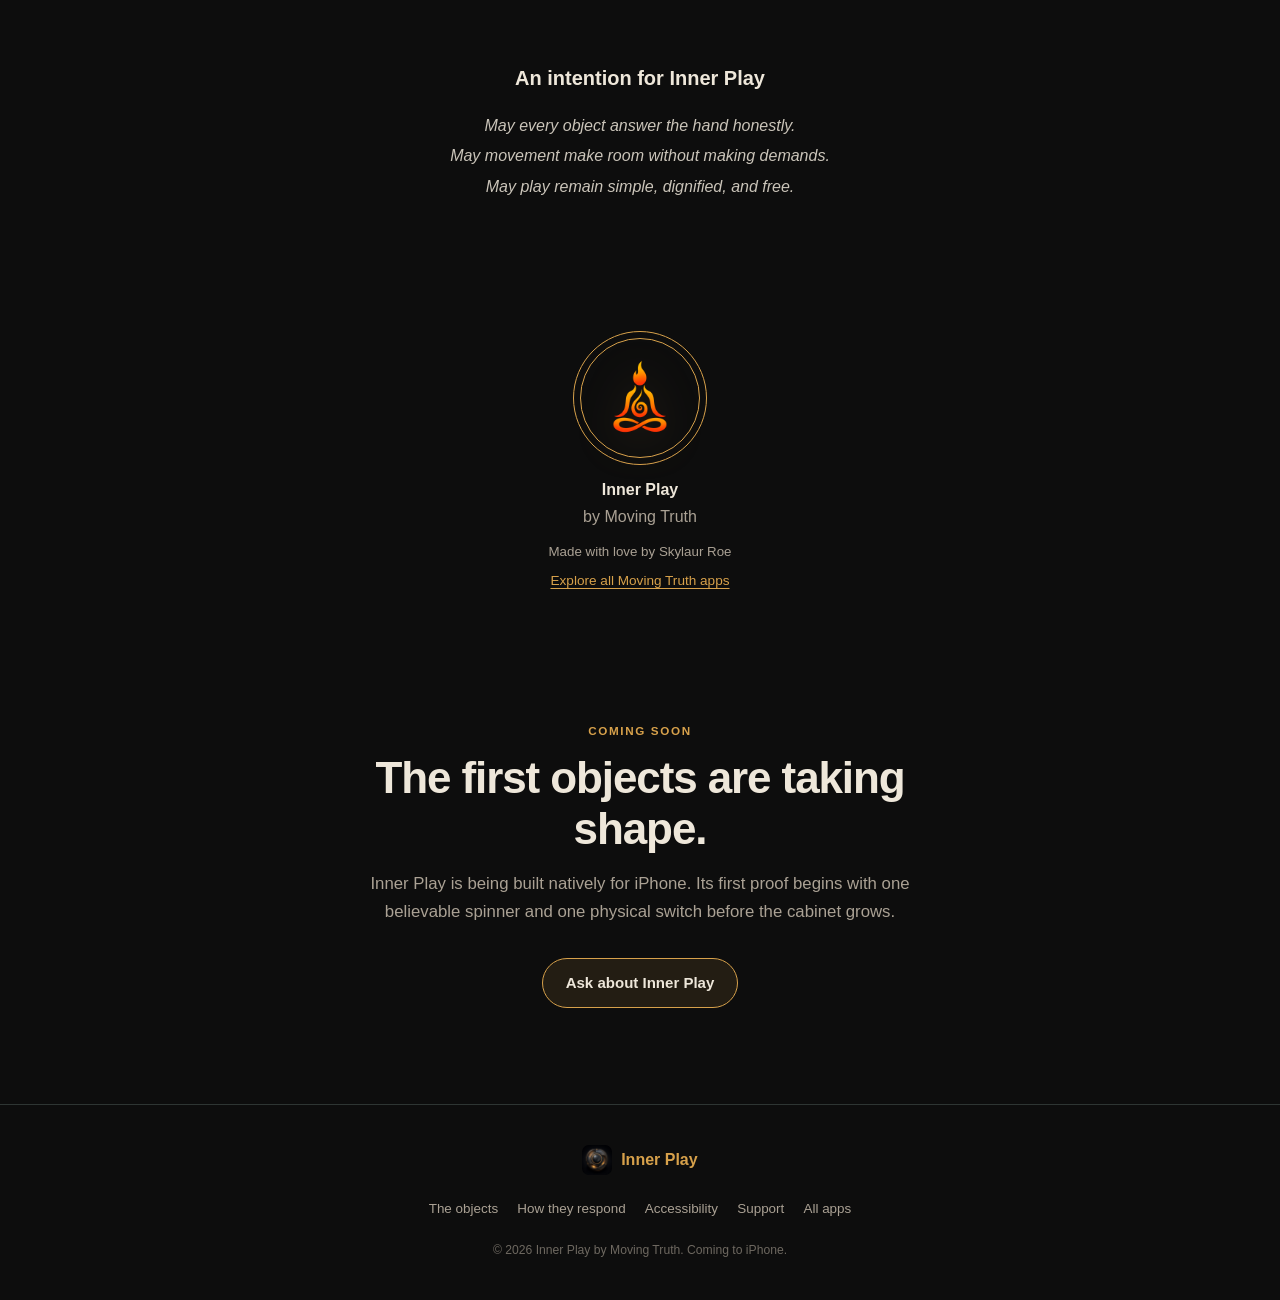
==== commit 3334e1cb: "Publish Inner Play French landing page - add a meaning-first French edition preserving the tactile p" ====
--- a/index.html
+++ b/index.html
@@ -16,8 +16,49 @@
   <link rel="apple-touch-icon" href="assets/icon-placeholder.png">
   <link rel="stylesheet" href="styles.css">
   <script src="site.js" defer></script>
+
+
+
+
+
+
+
+
+
+<!-- family-localization-meta:start -->
+<link rel="canonical" href="https://inner-play.movingtruth.com/">
+<link rel="alternate" hreflang="en" href="https://inner-play.movingtruth.com/">
+<link rel="alternate" hreflang="fr" href="https://inner-play.movingtruth.com/fr/">
+<link rel="alternate" hreflang="x-default" href="https://inner-play.movingtruth.com/">
+<!-- family-localization-meta:end -->
+
+<!-- family-localization-style:start -->
+<style>
+  .family-language{position:fixed;z-index:1000;inset-block-start:.75rem;inset-inline-end:.75rem;display:flex;align-items:center;gap:.45rem;padding:.42rem .55rem;border:1px solid rgba(201,168,76,.32);border-radius:999px;background:rgba(13,13,13,.88);color:#e8e0d0;font:600 .75rem/1.2 -apple-system,BlinkMacSystemFont,"Segoe UI",sans-serif;backdrop-filter:blur(14px)}
+  .family-language span{color:#b6aa96}
+  .family-language a{min-block-size:2rem;display:inline-flex;align-items:center;padding:0 .55rem;border-radius:999px;color:inherit;text-decoration:none}
+  .family-language a:hover,.family-language a:focus-visible{background:rgba(201,168,76,.16);outline:2px solid transparent}
+  .family-language a[aria-current="page"]{background:#c9a84c;color:#111}
+  .language-suggestion{position:fixed;z-index:1100;inset-inline:50%;inset-block-end:1rem;transform:translateX(-50%);inline-size:min(calc(100% - 2rem),42rem);display:flex;align-items:center;justify-content:center;gap:.7rem;flex-wrap:wrap;padding:.8rem 1rem;border:1px solid rgba(201,168,76,.42);border-radius:16px;background:rgba(13,13,13,.96);color:#e8e0d0;font:600 .88rem/1.4 -apple-system,BlinkMacSystemFont,"Segoe UI",sans-serif;box-shadow:0 16px 45px rgba(0,0,0,.42);backdrop-filter:blur(16px)}
+  .language-suggestion p{margin:0;color:#e8e0d0}
+  .language-suggestion a,.language-suggestion button{min-block-size:2.35rem;display:inline-flex;align-items:center;padding:0 .8rem;border:1px solid rgba(201,168,76,.5);border-radius:999px;background:transparent;color:#e8e0d0;font:inherit;text-decoration:none;cursor:pointer}
+  .language-suggestion a{background:#c9a84c;color:#111}
+  .language-suggestion a:focus-visible,.language-suggestion button:focus-visible{outline:2px solid #f1d47a;outline-offset:2px}
+  @media (max-width:700px){.family-language{position:absolute;inset-block-start:.45rem;inset-inline-end:.45rem}.family-language span{position:absolute;inline-size:1px;block-size:1px;overflow:hidden;clip-path:inset(50%)}}
+</style>
+<!-- family-localization-style:end -->
+<!-- family-localization-script:start -->
+<script src="localization/language-preference.js" defer></script>
+<!-- family-localization-script:end -->
 </head>
 <body class="play">
+<!-- family-localization:start -->
+<nav class="family-language" aria-label="Language">
+  <span>Language</span>
+  <a href="https://inner-play.movingtruth.com/" lang="en" data-language-choice="en" aria-current="page">English</a>
+  <a href="https://inner-play.movingtruth.com/fr/" lang="fr" data-language-choice="fr">Français</a>
+</nav>
+<!-- family-localization:end -->
   <a class="skip-link" href="#main-content">Skip to main content</a>
 
   <div class="living-canvas" aria-hidden="true">
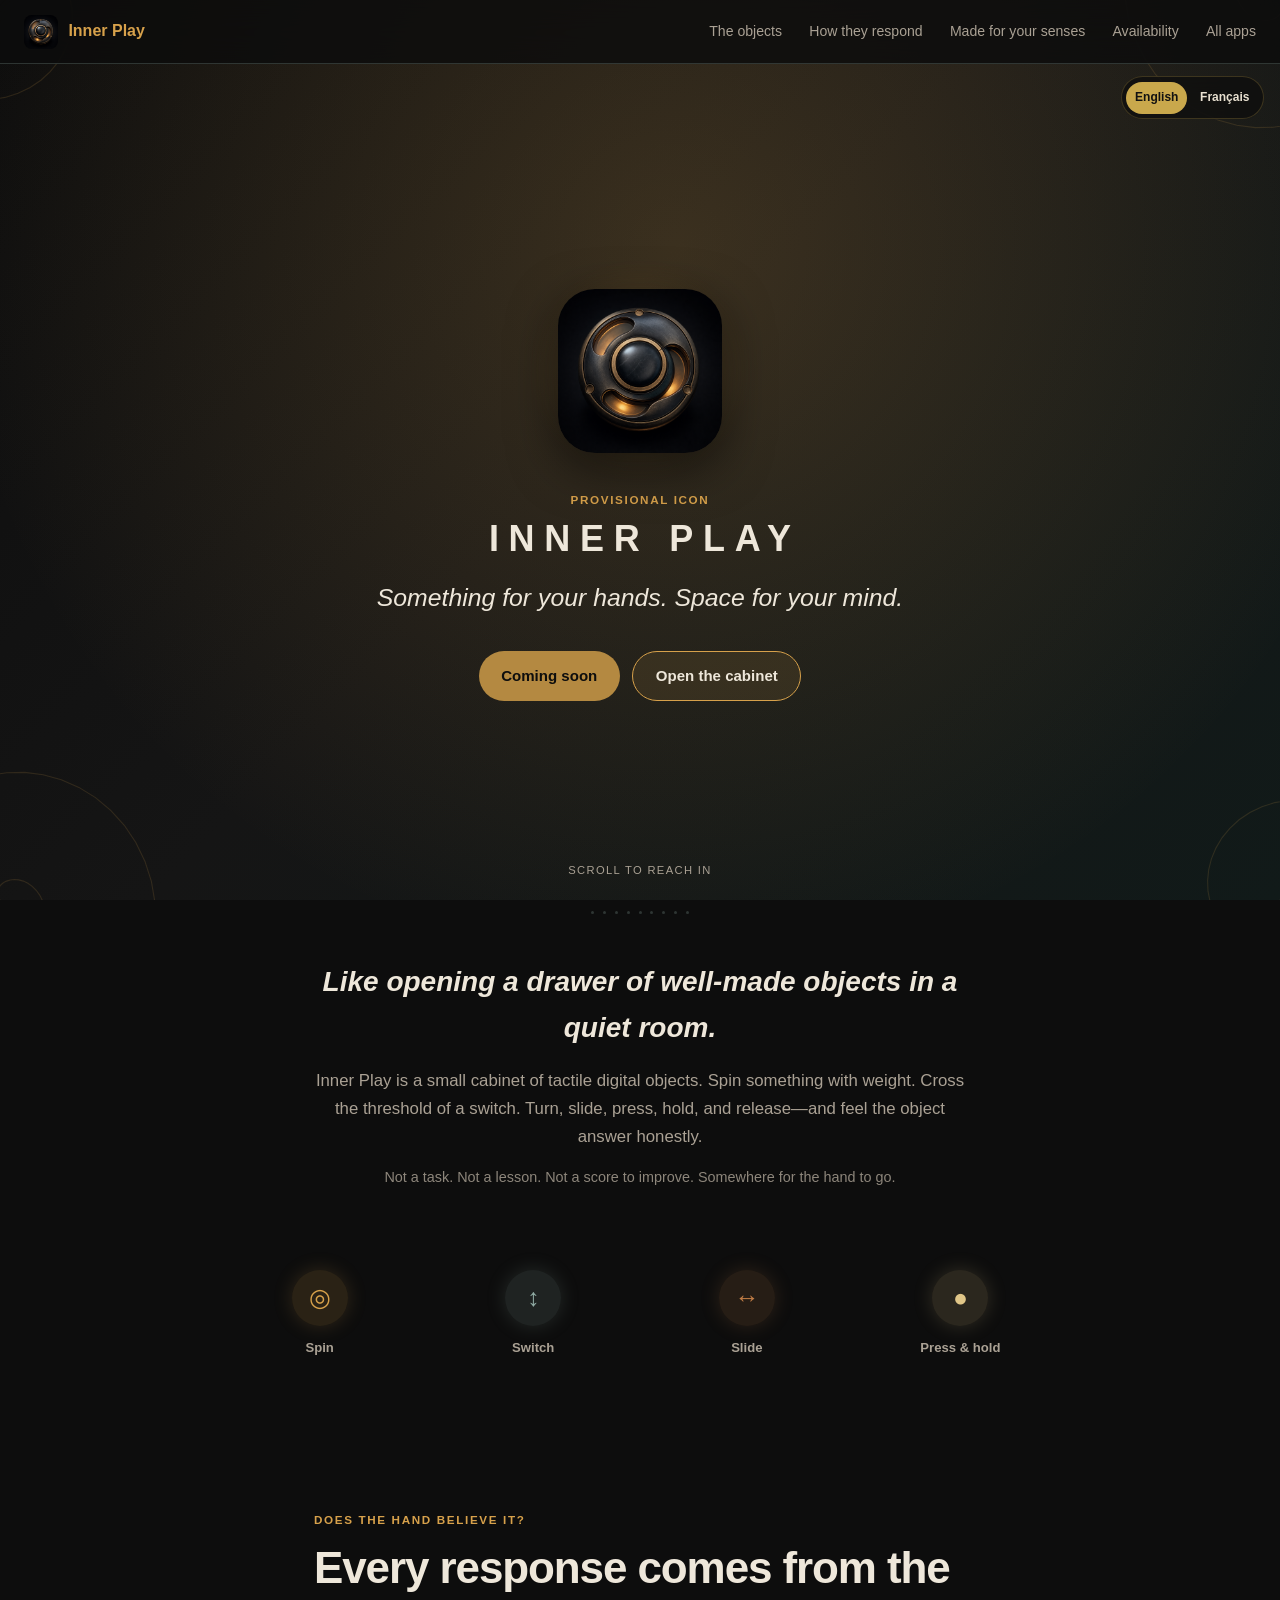
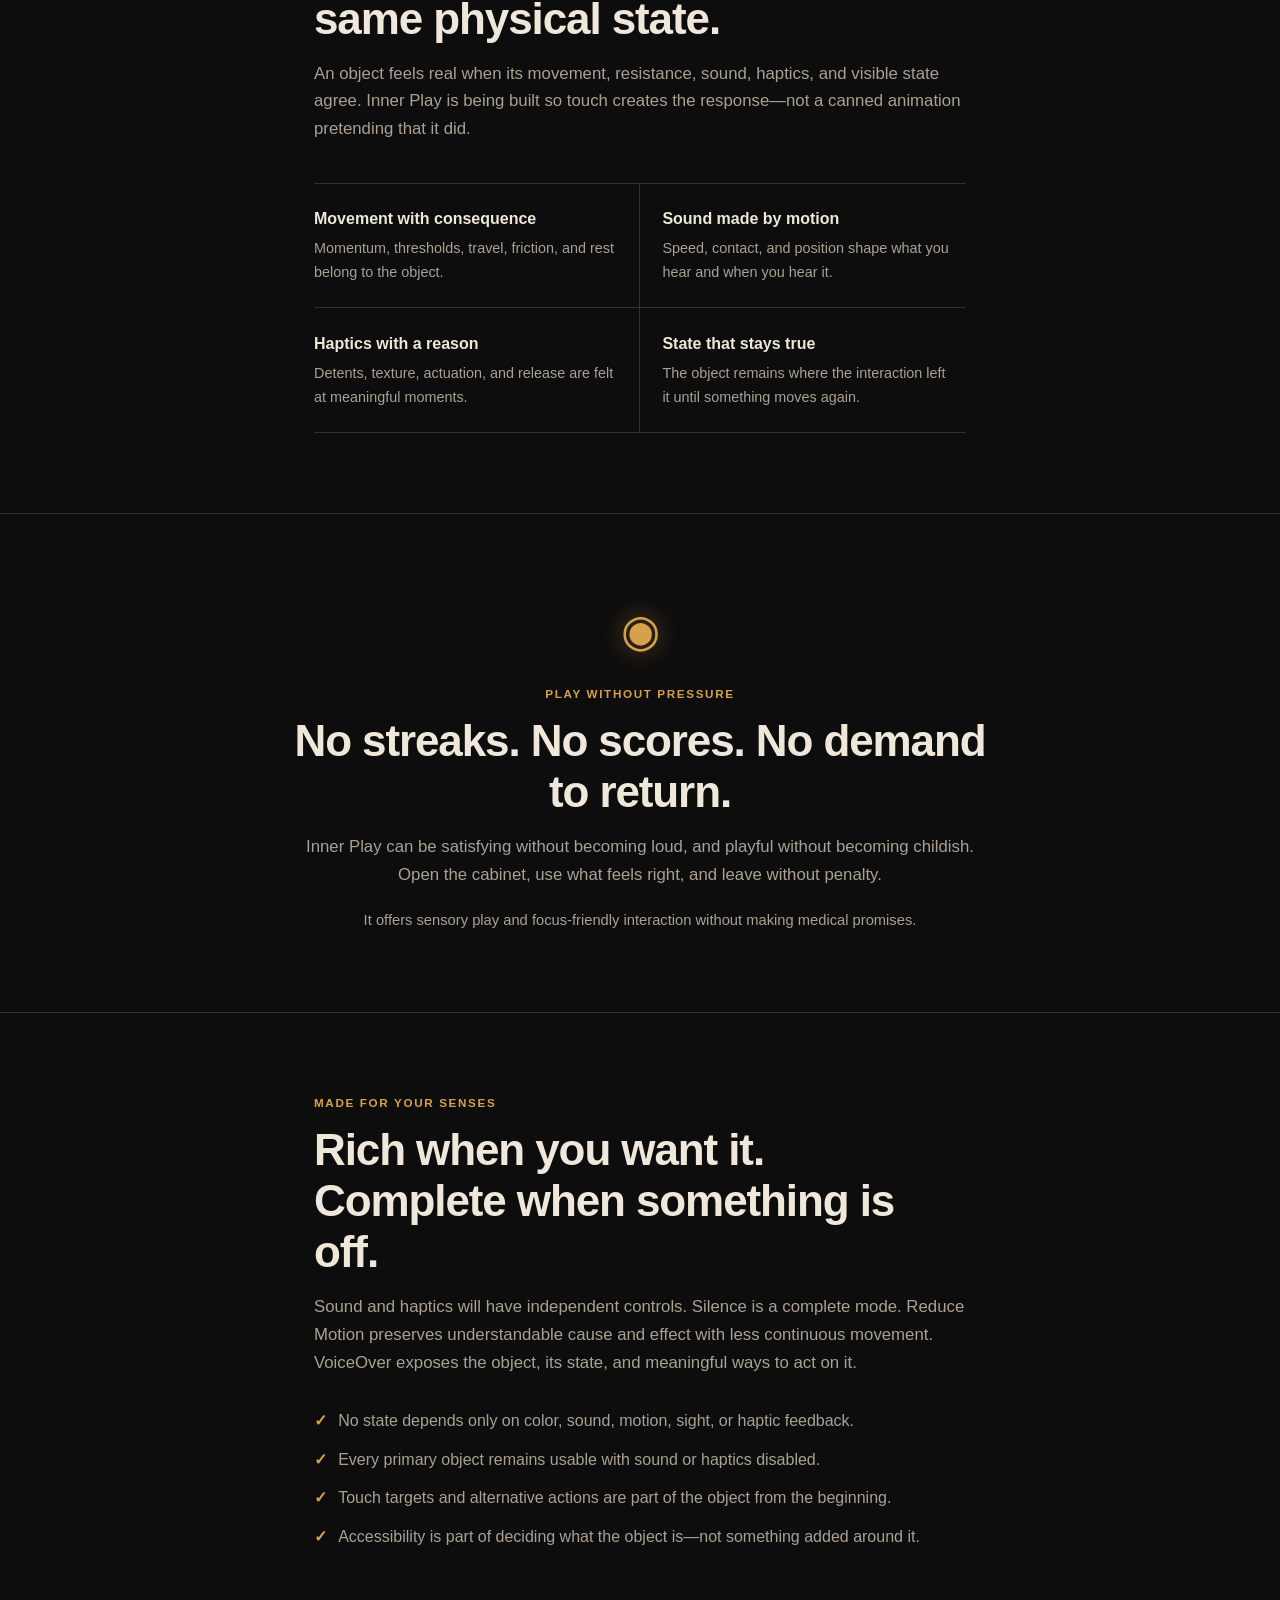
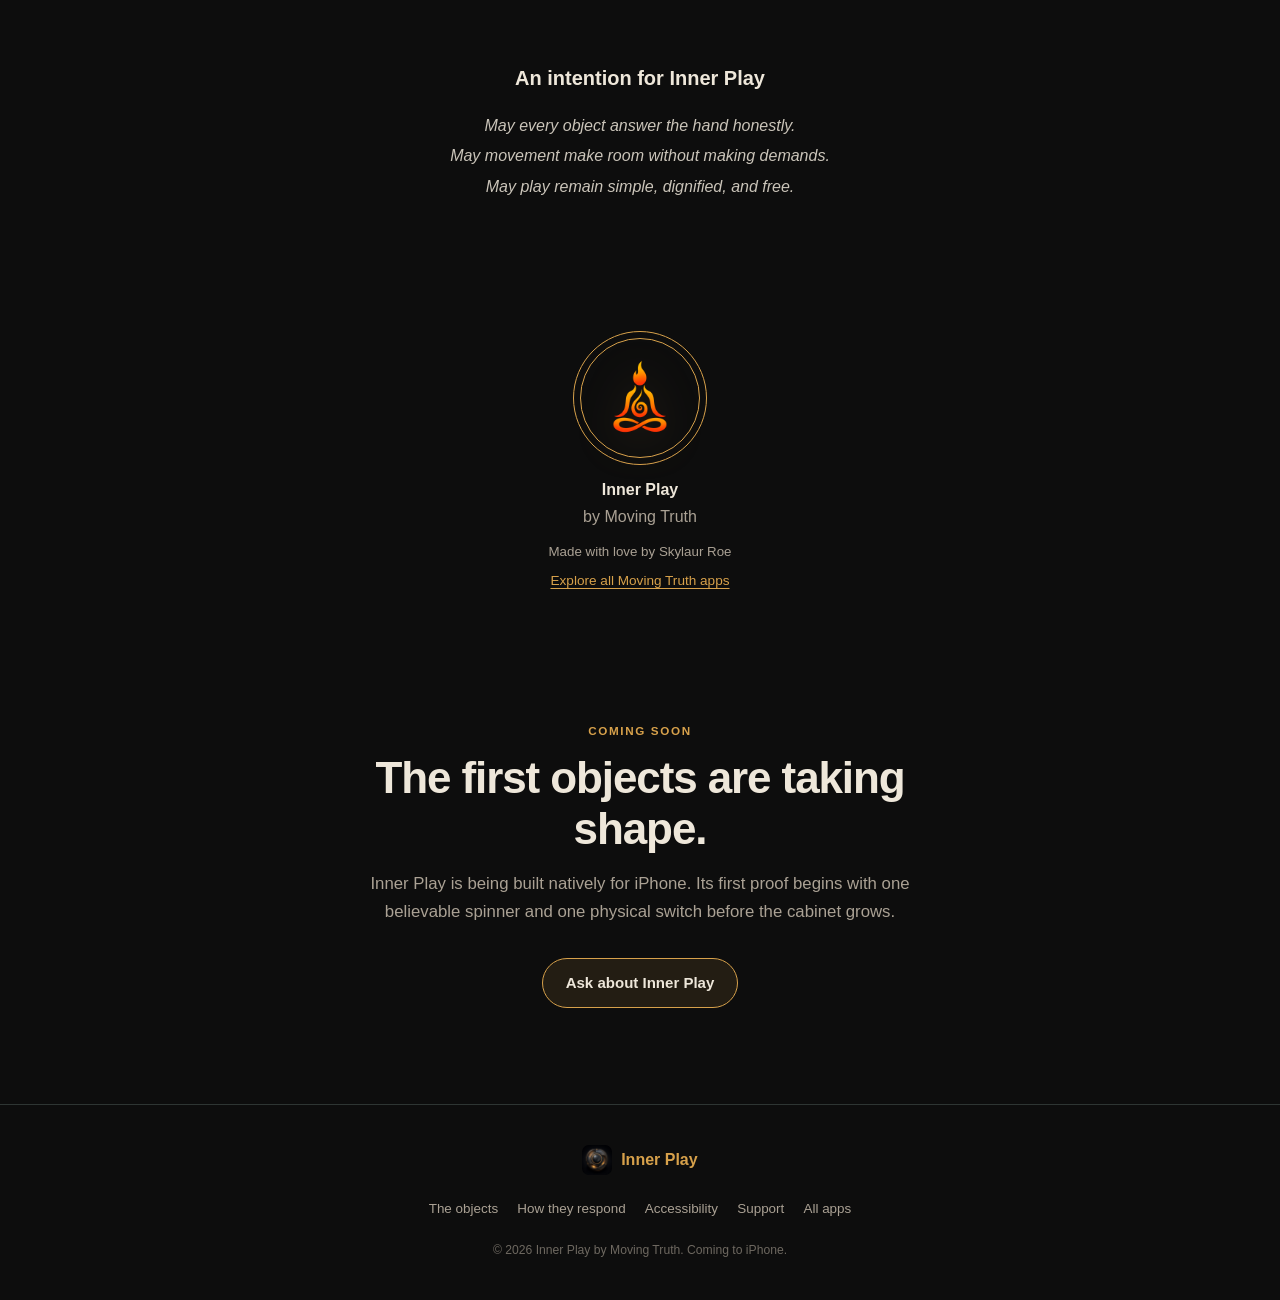
==== commit 7aab9217: "Move the language selector below navigation - prevent overlap with desktop links and the mobile menu" ====
--- a/index.html
+++ b/index.html
@@ -25,6 +25,8 @@
 
 
 
+
+
 <!-- family-localization-meta:start -->
 <link rel="canonical" href="https://inner-play.movingtruth.com/">
 <link rel="alternate" hreflang="en" href="https://inner-play.movingtruth.com/">
@@ -34,8 +36,7 @@
 
 <!-- family-localization-style:start -->
 <style>
-  .family-language{position:fixed;z-index:1000;inset-block-start:.75rem;inset-inline-end:.75rem;display:flex;align-items:center;gap:.45rem;padding:.42rem .55rem;border:1px solid rgba(201,168,76,.32);border-radius:999px;background:rgba(13,13,13,.88);color:#e8e0d0;font:600 .75rem/1.2 -apple-system,BlinkMacSystemFont,"Segoe UI",sans-serif;backdrop-filter:blur(14px)}
-  .family-language span{color:#b6aa96}
+  .family-language{position:absolute;z-index:900;inset-block-start:4.75rem;inset-inline-end:1rem;display:flex;align-items:center;gap:.25rem;padding:.3rem;border:1px solid rgba(201,168,76,.24);border-radius:999px;background:rgba(13,13,13,.72);color:#e8e0d0;font:600 .75rem/1.2 -apple-system,BlinkMacSystemFont,"Segoe UI",sans-serif;backdrop-filter:blur(12px)}
   .family-language a{min-block-size:2rem;display:inline-flex;align-items:center;padding:0 .55rem;border-radius:999px;color:inherit;text-decoration:none}
   .family-language a:hover,.family-language a:focus-visible{background:rgba(201,168,76,.16);outline:2px solid transparent}
   .family-language a[aria-current="page"]{background:#c9a84c;color:#111}
@@ -44,7 +45,7 @@
   .language-suggestion a,.language-suggestion button{min-block-size:2.35rem;display:inline-flex;align-items:center;padding:0 .8rem;border:1px solid rgba(201,168,76,.5);border-radius:999px;background:transparent;color:#e8e0d0;font:inherit;text-decoration:none;cursor:pointer}
   .language-suggestion a{background:#c9a84c;color:#111}
   .language-suggestion a:focus-visible,.language-suggestion button:focus-visible{outline:2px solid #f1d47a;outline-offset:2px}
-  @media (max-width:700px){.family-language{position:absolute;inset-block-start:.45rem;inset-inline-end:.45rem}.family-language span{position:absolute;inline-size:1px;block-size:1px;overflow:hidden;clip-path:inset(50%)}}
+  @media (max-width:700px){.family-language{inset-block-start:4.8rem;inset-inline-end:.75rem}}
 </style>
 <!-- family-localization-style:end -->
 <!-- family-localization-script:start -->
@@ -54,7 +55,6 @@
 <body class="play">
 <!-- family-localization:start -->
 <nav class="family-language" aria-label="Language">
-  <span>Language</span>
   <a href="https://inner-play.movingtruth.com/" lang="en" data-language-choice="en" aria-current="page">English</a>
   <a href="https://inner-play.movingtruth.com/fr/" lang="fr" data-language-choice="fr">Français</a>
 </nav>
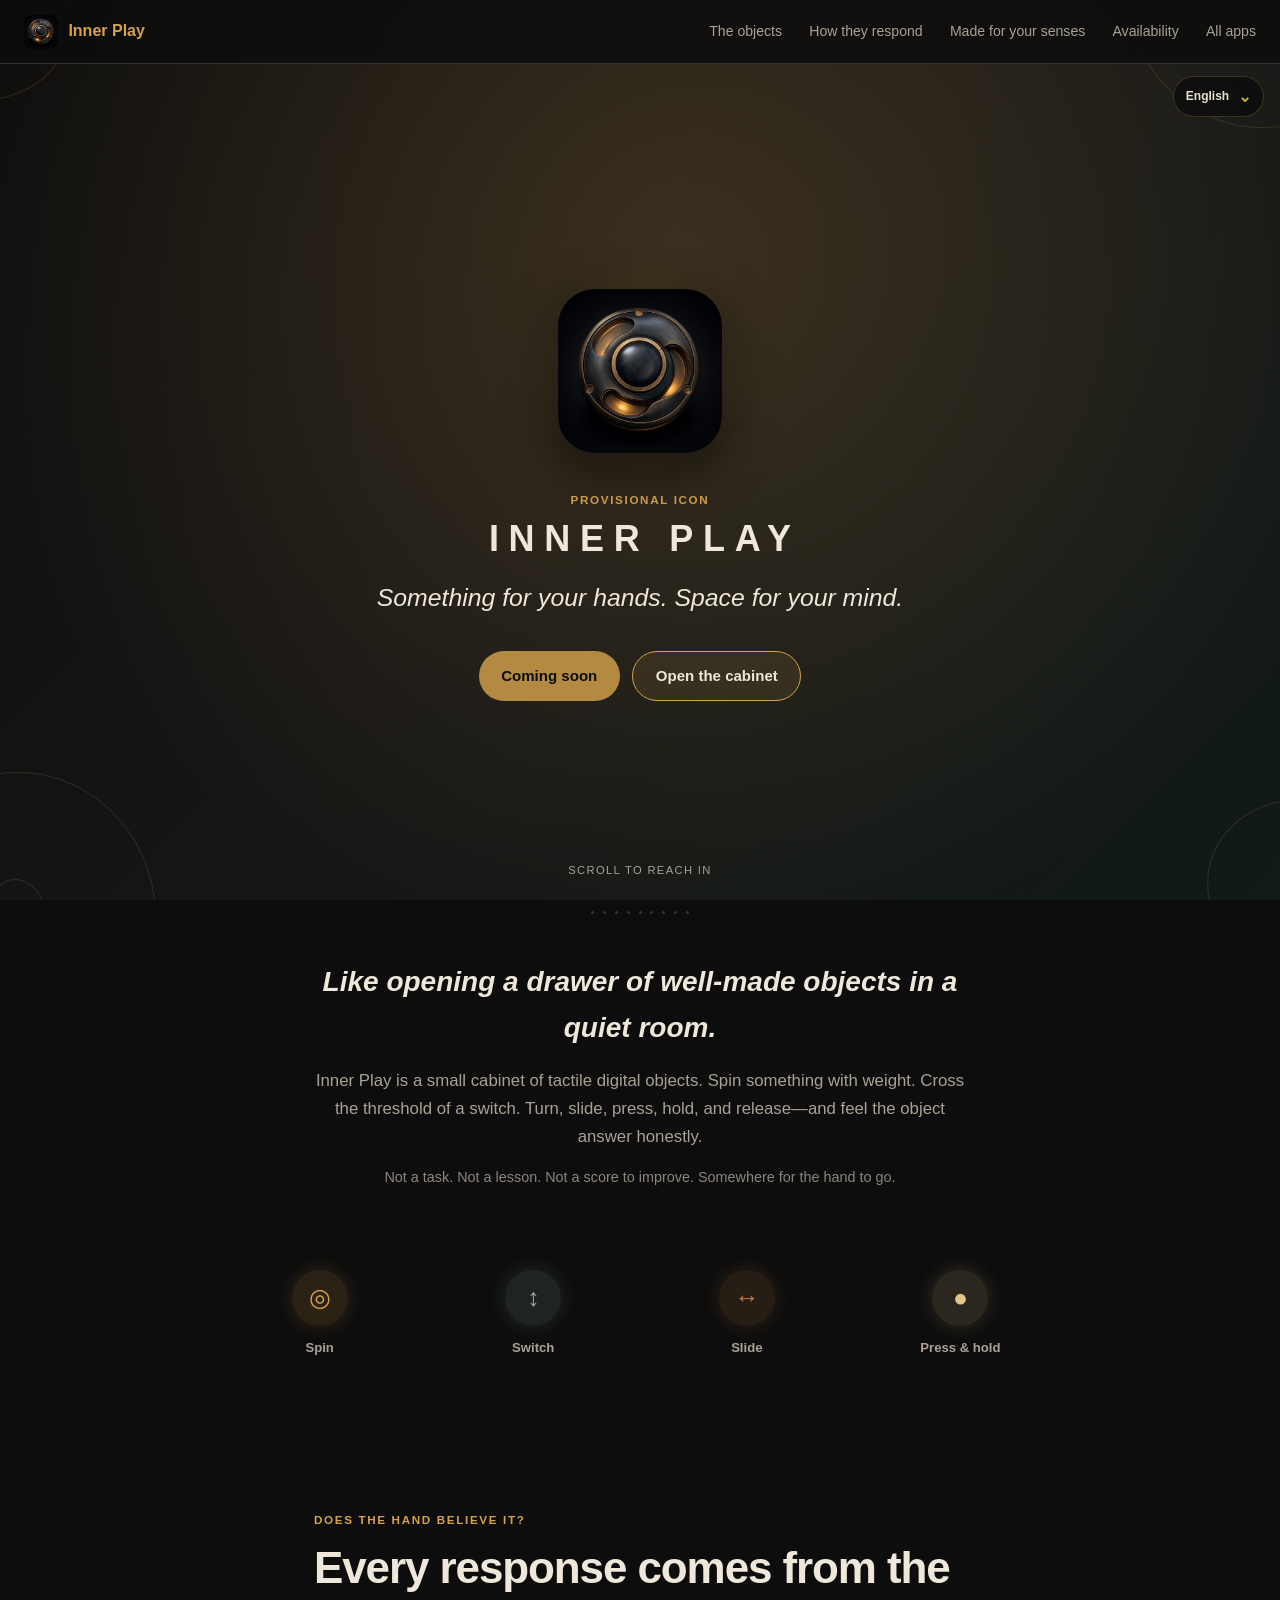
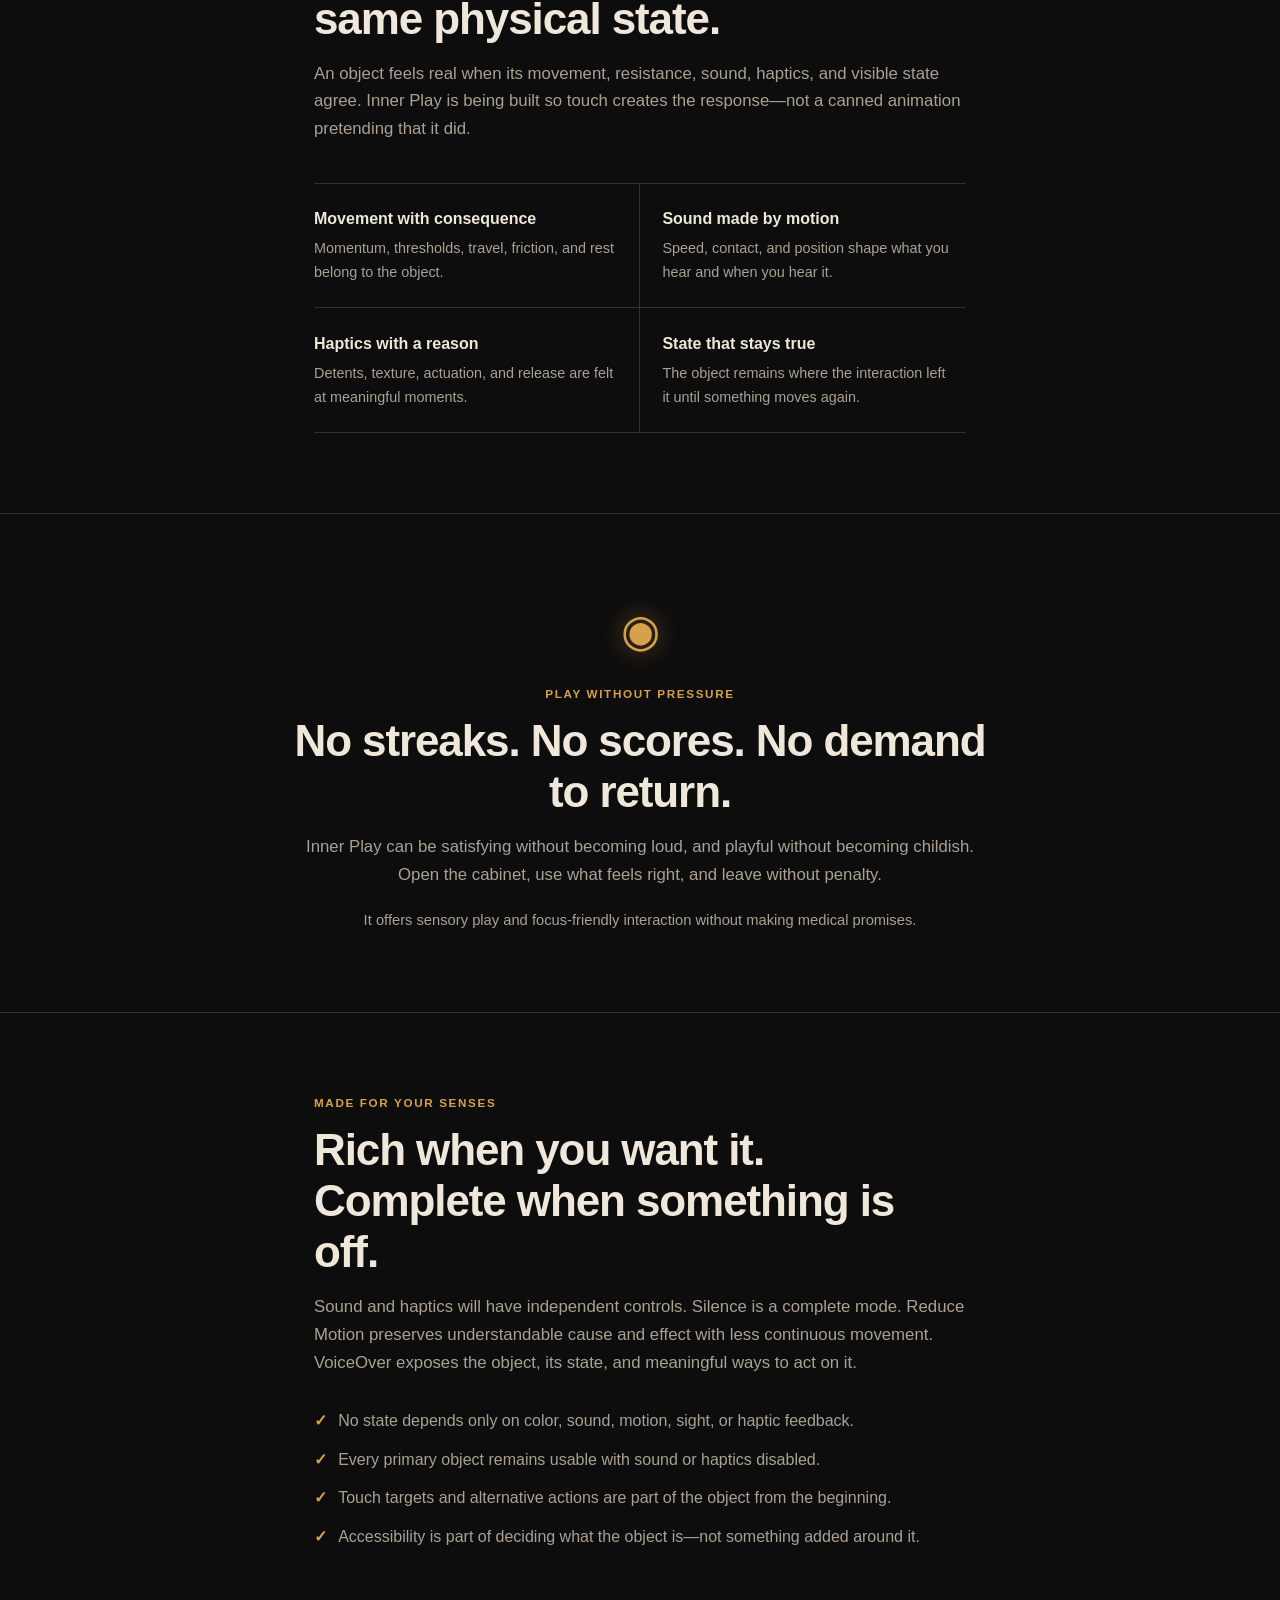
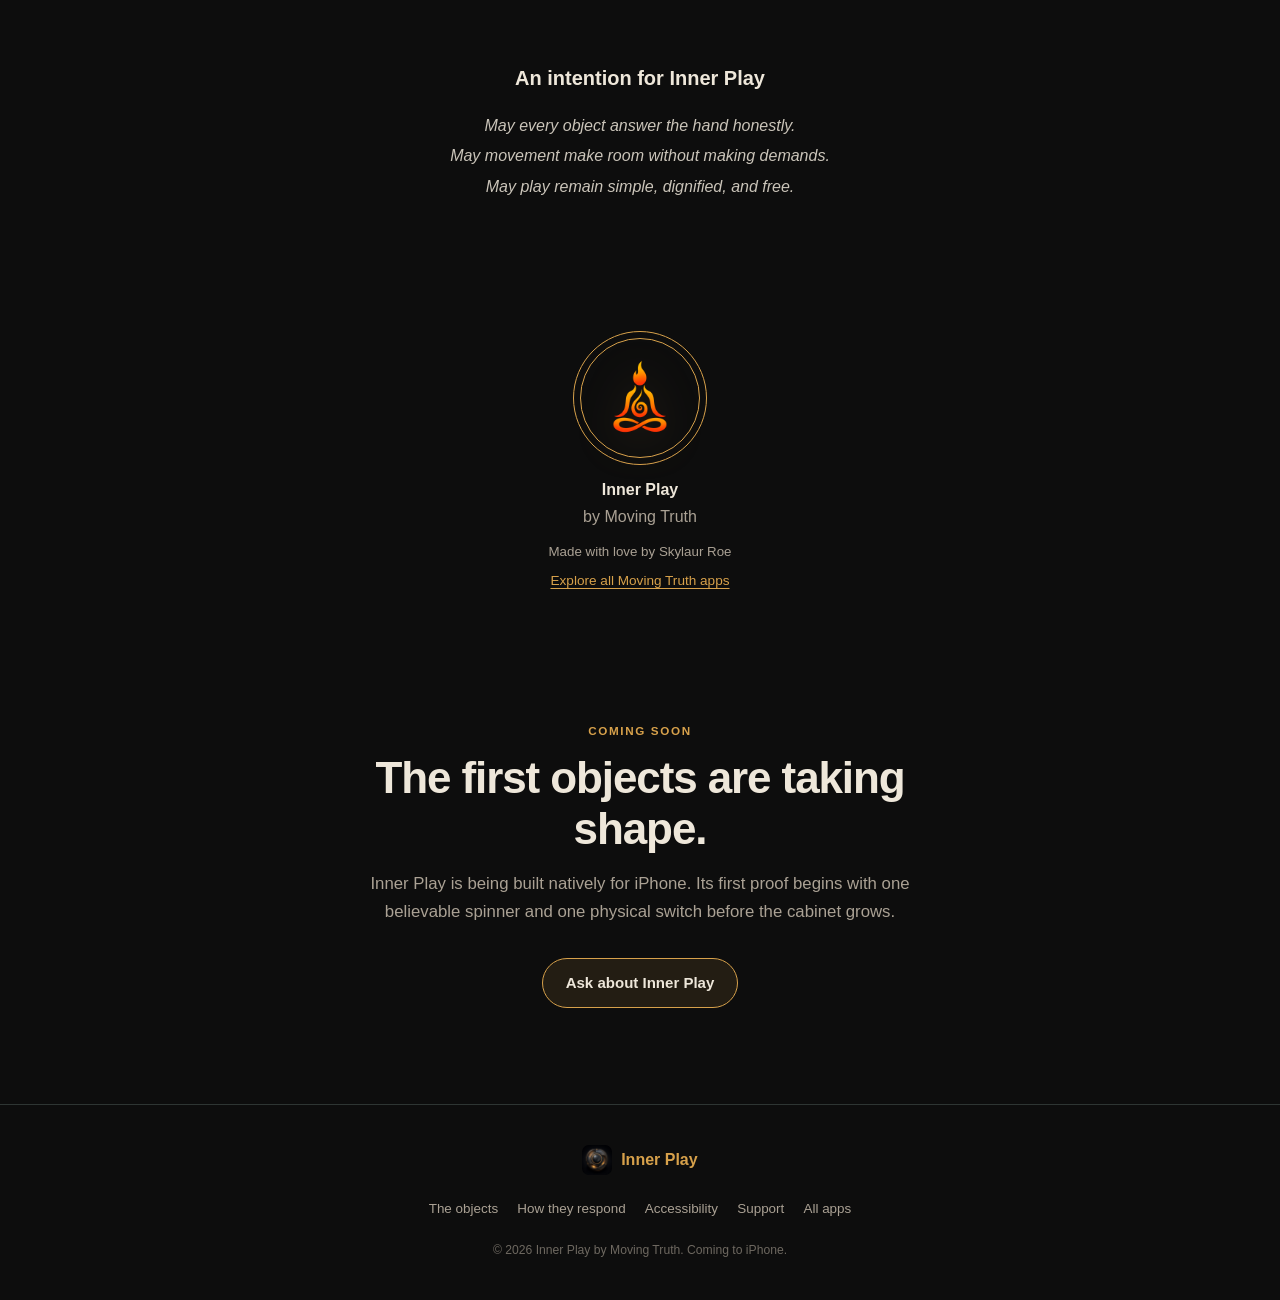
==== commit 5a7e7e4d: "Localize InnerPlay in all 14 supported languages Add meaning-first locale catalogs and generated lan" ====
--- a/index.html
+++ b/index.html
@@ -27,17 +27,68 @@
 
 
 
+
+
+
+
+
+
+
+
+
+
+
+
+
+
+
+
+
+
+
+
+
+
+
+
+
+
+
+
+
+
+
+
 <!-- family-localization-meta:start -->
 <link rel="canonical" href="https://inner-play.movingtruth.com/">
 <link rel="alternate" hreflang="en" href="https://inner-play.movingtruth.com/">
 <link rel="alternate" hreflang="fr" href="https://inner-play.movingtruth.com/fr/">
+<link rel="alternate" hreflang="es" href="https://inner-play.movingtruth.com/es/">
+<link rel="alternate" hreflang="de" href="https://inner-play.movingtruth.com/de/">
+<link rel="alternate" hreflang="pt-BR" href="https://inner-play.movingtruth.com/pt-BR/">
+<link rel="alternate" hreflang="it" href="https://inner-play.movingtruth.com/it/">
+<link rel="alternate" hreflang="nl" href="https://inner-play.movingtruth.com/nl/">
+<link rel="alternate" hreflang="hi" href="https://inner-play.movingtruth.com/hi/">
+<link rel="alternate" hreflang="ar" href="https://inner-play.movingtruth.com/ar/">
+<link rel="alternate" hreflang="zh-Hans" href="https://inner-play.movingtruth.com/zh-Hans/">
+<link rel="alternate" hreflang="ja" href="https://inner-play.movingtruth.com/ja/">
+<link rel="alternate" hreflang="ko" href="https://inner-play.movingtruth.com/ko/">
+<link rel="alternate" hreflang="ru" href="https://inner-play.movingtruth.com/ru/">
+<link rel="alternate" hreflang="th" href="https://inner-play.movingtruth.com/th/">
 <link rel="alternate" hreflang="x-default" href="https://inner-play.movingtruth.com/">
 <!-- family-localization-meta:end -->
 
 <!-- family-localization-style:start -->
 <style>
-  .family-language{position:absolute;z-index:900;inset-block-start:4.75rem;inset-inline-end:1rem;display:flex;align-items:center;gap:.25rem;padding:.3rem;border:1px solid rgba(201,168,76,.24);border-radius:999px;background:rgba(13,13,13,.72);color:#e8e0d0;font:600 .75rem/1.2 -apple-system,BlinkMacSystemFont,"Segoe UI",sans-serif;backdrop-filter:blur(12px)}
-  .family-language a{min-block-size:2rem;display:inline-flex;align-items:center;padding:0 .55rem;border-radius:999px;color:inherit;text-decoration:none}
+  .family-language{position:absolute;z-index:900;inset-block-start:4.75rem;inset-inline-end:1rem;color:#e8e0d0;font:600 .75rem/1.2 -apple-system,BlinkMacSystemFont,"Segoe UI",sans-serif}
+  .family-language details{position:relative}
+  .family-language summary{min-block-size:2.6rem;display:flex;align-items:center;gap:.55rem;padding:.3rem .75rem;list-style:none;border:1px solid rgba(201,168,76,.24);border-radius:999px;background:rgba(13,13,13,.82);cursor:pointer;backdrop-filter:blur(12px)}
+  .family-language summary::-webkit-details-marker{display:none}
+  .family-language summary::after{content:"⌄";font-size:1rem;color:#c9a84c}
+  .family-language details[open] summary::after{transform:rotate(180deg)}
+  .family-language__label{position:absolute;inline-size:1px;block-size:1px;padding:0;margin:-1px;overflow:hidden;clip:rect(0,0,0,0);white-space:nowrap;border:0}
+  .family-language__menu{position:absolute;inset-block-start:calc(100% + .45rem);inset-inline-end:0;min-inline-size:12rem;max-block-size:min(65vh,28rem);overflow:auto;display:grid;gap:.2rem;padding:.4rem;border:1px solid rgba(201,168,76,.24);border-radius:16px;background:rgba(13,13,13,.97);box-shadow:0 16px 45px rgba(0,0,0,.42);backdrop-filter:blur(16px)}
+  .family-language a{min-block-size:2.5rem;display:flex;align-items:center;padding:0 .7rem;border-radius:10px;color:inherit;text-decoration:none;white-space:nowrap}
   .family-language a:hover,.family-language a:focus-visible{background:rgba(201,168,76,.16);outline:2px solid transparent}
   .family-language a[aria-current="page"]{background:#c9a84c;color:#111}
   .language-suggestion{position:fixed;z-index:1100;inset-inline:50%;inset-block-end:1rem;transform:translateX(-50%);inline-size:min(calc(100% - 2rem),42rem);display:flex;align-items:center;justify-content:center;gap:.7rem;flex-wrap:wrap;padding:.8rem 1rem;border:1px solid rgba(201,168,76,.42);border-radius:16px;background:rgba(13,13,13,.96);color:#e8e0d0;font:600 .88rem/1.4 -apple-system,BlinkMacSystemFont,"Segoe UI",sans-serif;box-shadow:0 16px 45px rgba(0,0,0,.42);backdrop-filter:blur(16px)}
@@ -54,10 +105,27 @@
 </head>
 <body class="play">
 <!-- family-localization:start -->
-<nav class="family-language" aria-label="Language">
+<div class="family-language">
+<details>
+<summary><span class="family-language__label">Language</span><span>English</span></summary>
+<nav class="family-language__menu" aria-label="Language">
   <a href="https://inner-play.movingtruth.com/" lang="en" data-language-choice="en" aria-current="page">English</a>
   <a href="https://inner-play.movingtruth.com/fr/" lang="fr" data-language-choice="fr">Français</a>
+  <a href="https://inner-play.movingtruth.com/es/" lang="es" data-language-choice="es">Español</a>
+  <a href="https://inner-play.movingtruth.com/de/" lang="de" data-language-choice="de">Deutsch</a>
+  <a href="https://inner-play.movingtruth.com/pt-BR/" lang="pt-BR" data-language-choice="pt-BR">Português (Brasil)</a>
+  <a href="https://inner-play.movingtruth.com/it/" lang="it" data-language-choice="it">Italiano</a>
+  <a href="https://inner-play.movingtruth.com/nl/" lang="nl" data-language-choice="nl">Nederlands</a>
+  <a href="https://inner-play.movingtruth.com/hi/" lang="hi" data-language-choice="hi">हिन्दी</a>
+  <a href="https://inner-play.movingtruth.com/ar/" lang="ar" data-language-choice="ar">العربية</a>
+  <a href="https://inner-play.movingtruth.com/zh-Hans/" lang="zh-Hans" data-language-choice="zh-Hans">简体中文</a>
+  <a href="https://inner-play.movingtruth.com/ja/" lang="ja" data-language-choice="ja">日本語</a>
+  <a href="https://inner-play.movingtruth.com/ko/" lang="ko" data-language-choice="ko">한국어</a>
+  <a href="https://inner-play.movingtruth.com/ru/" lang="ru" data-language-choice="ru">Русский</a>
+  <a href="https://inner-play.movingtruth.com/th/" lang="th" data-language-choice="th">ไทย</a>
 </nav>
+</details>
+</div>
 <!-- family-localization:end -->
   <a class="skip-link" href="#main-content">Skip to main content</a>
 
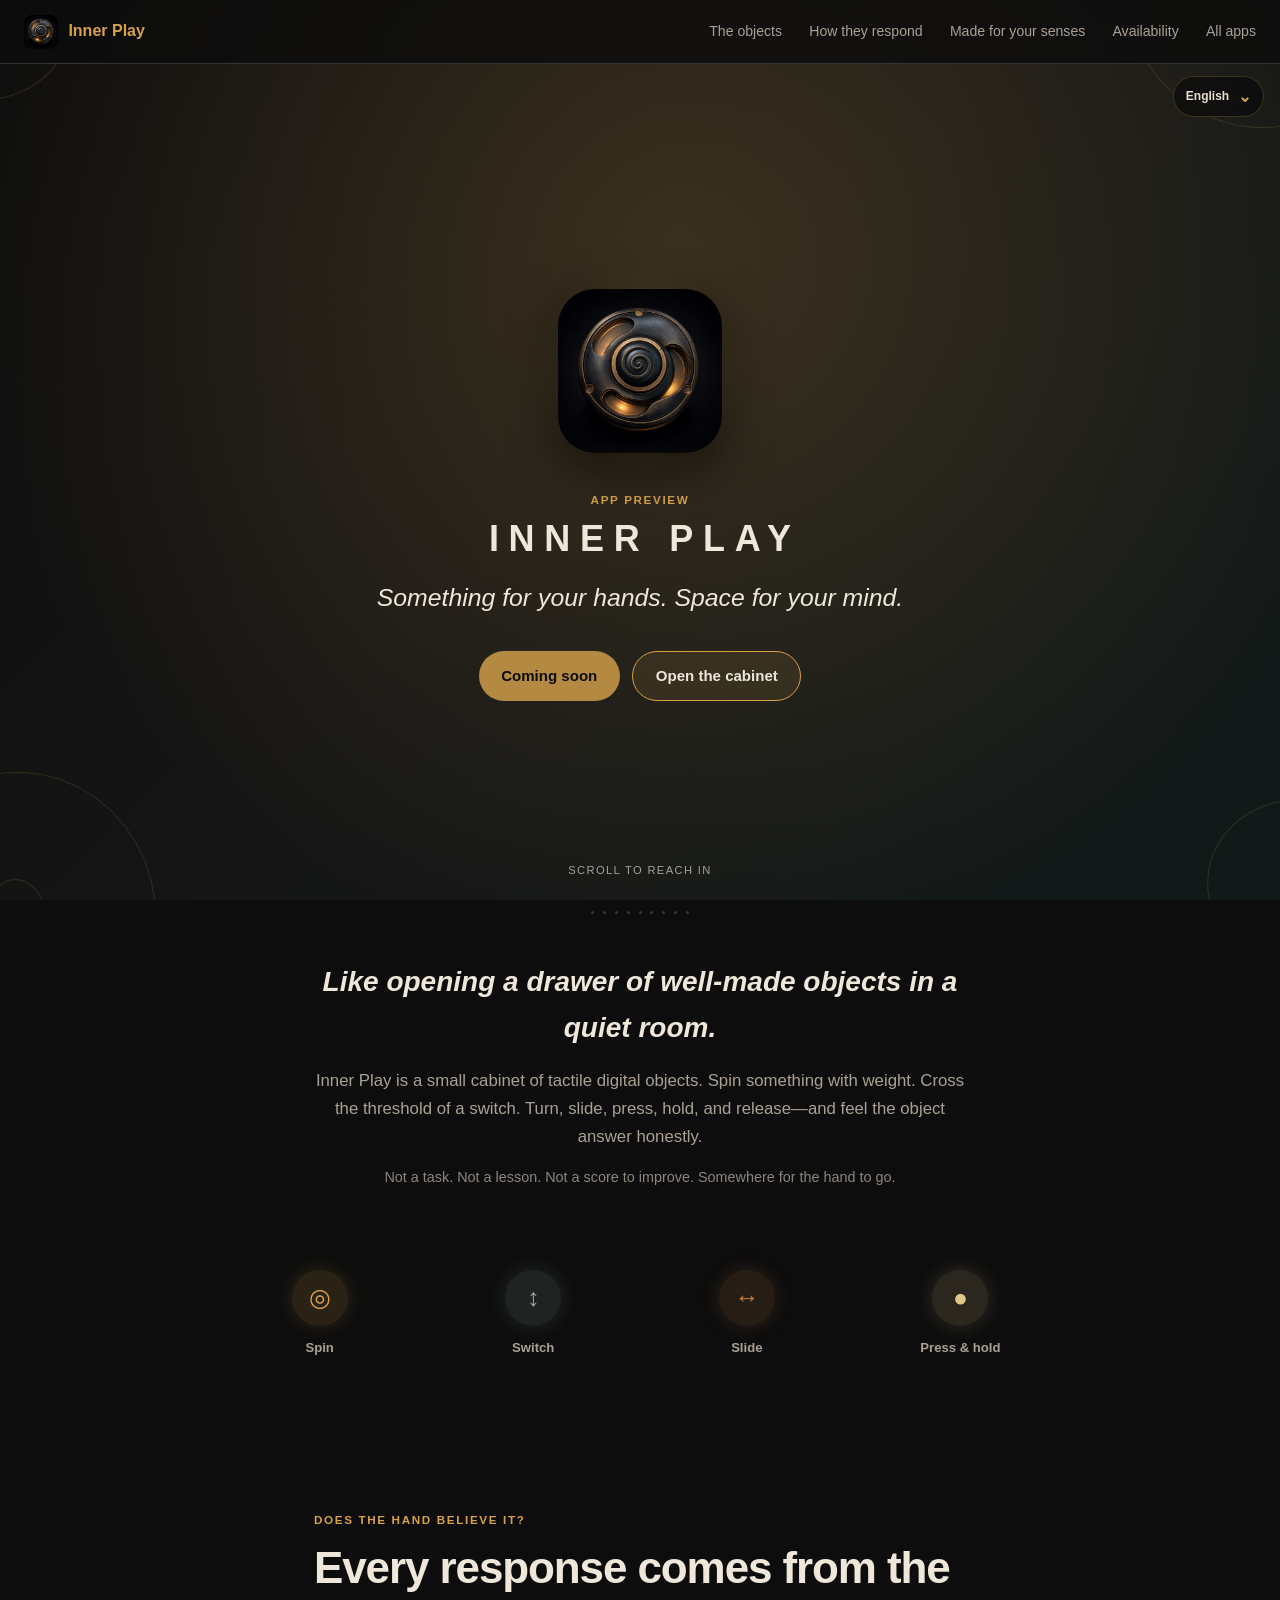
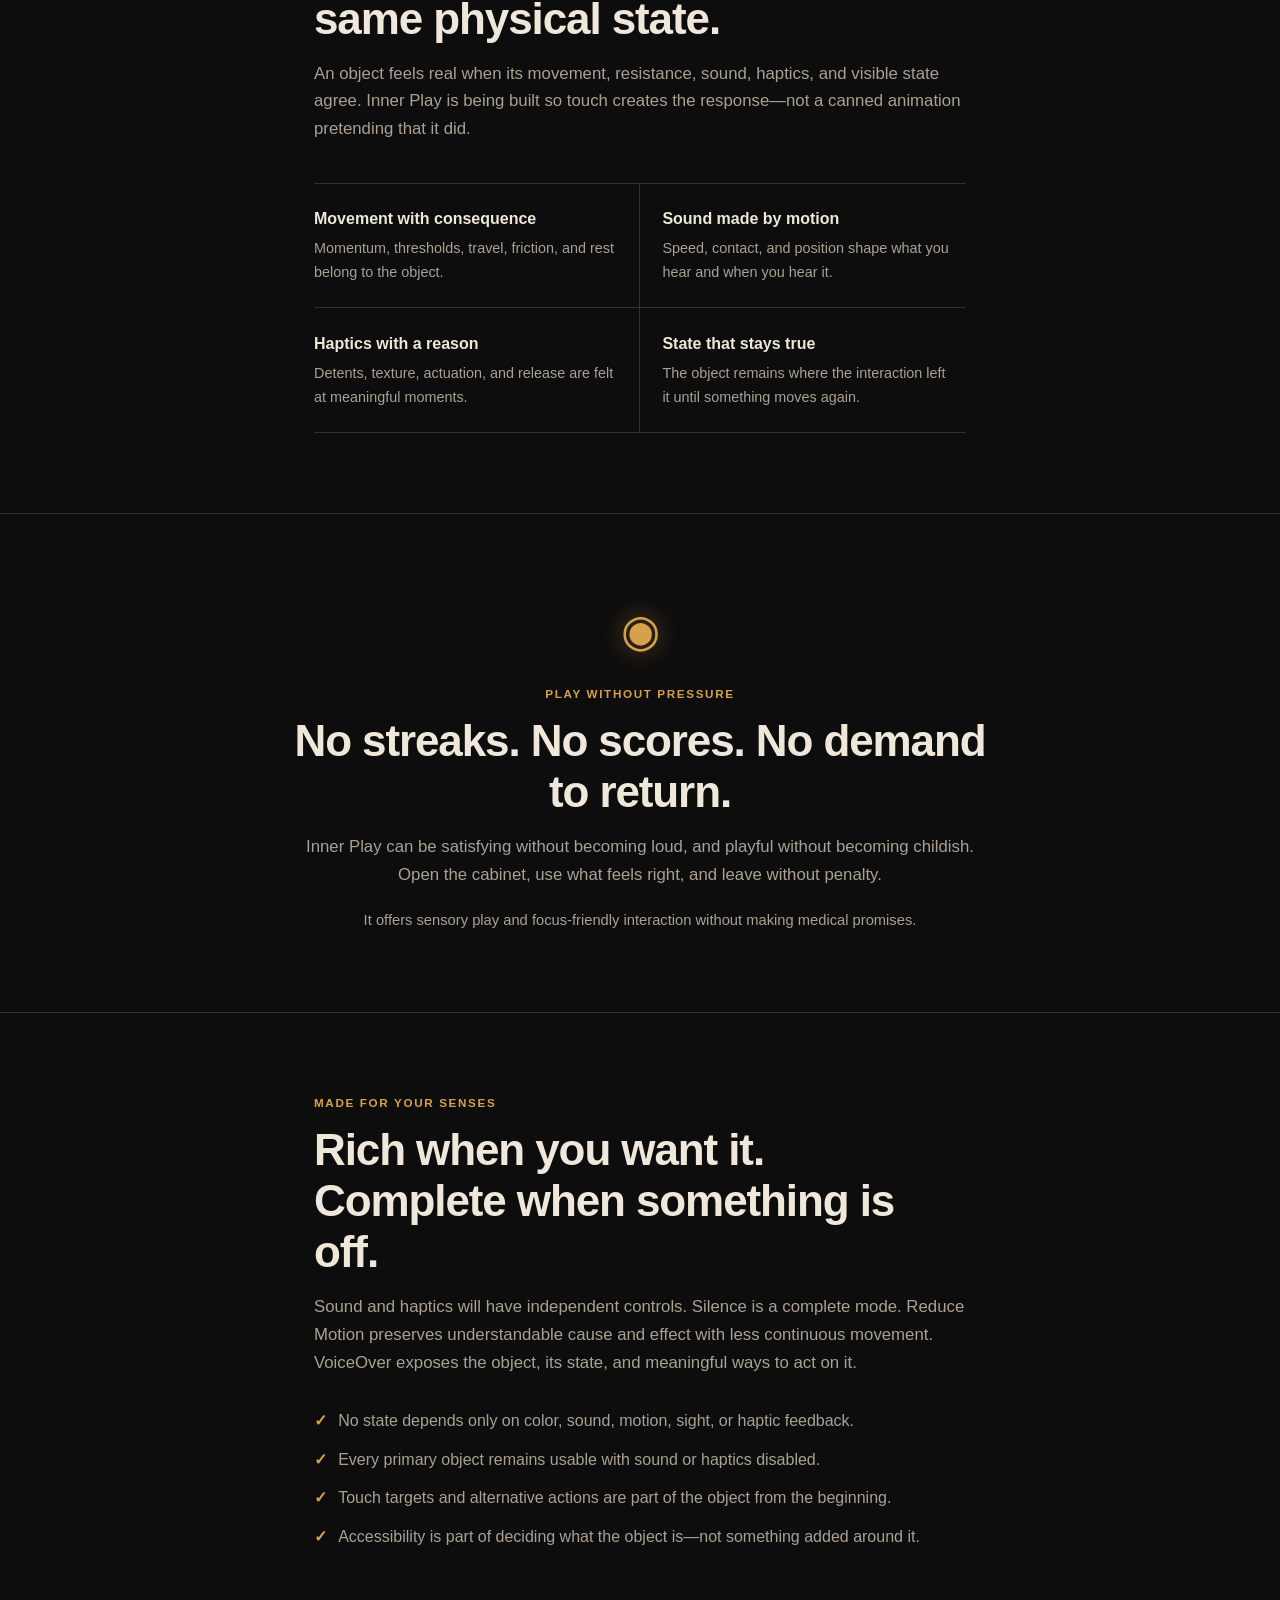
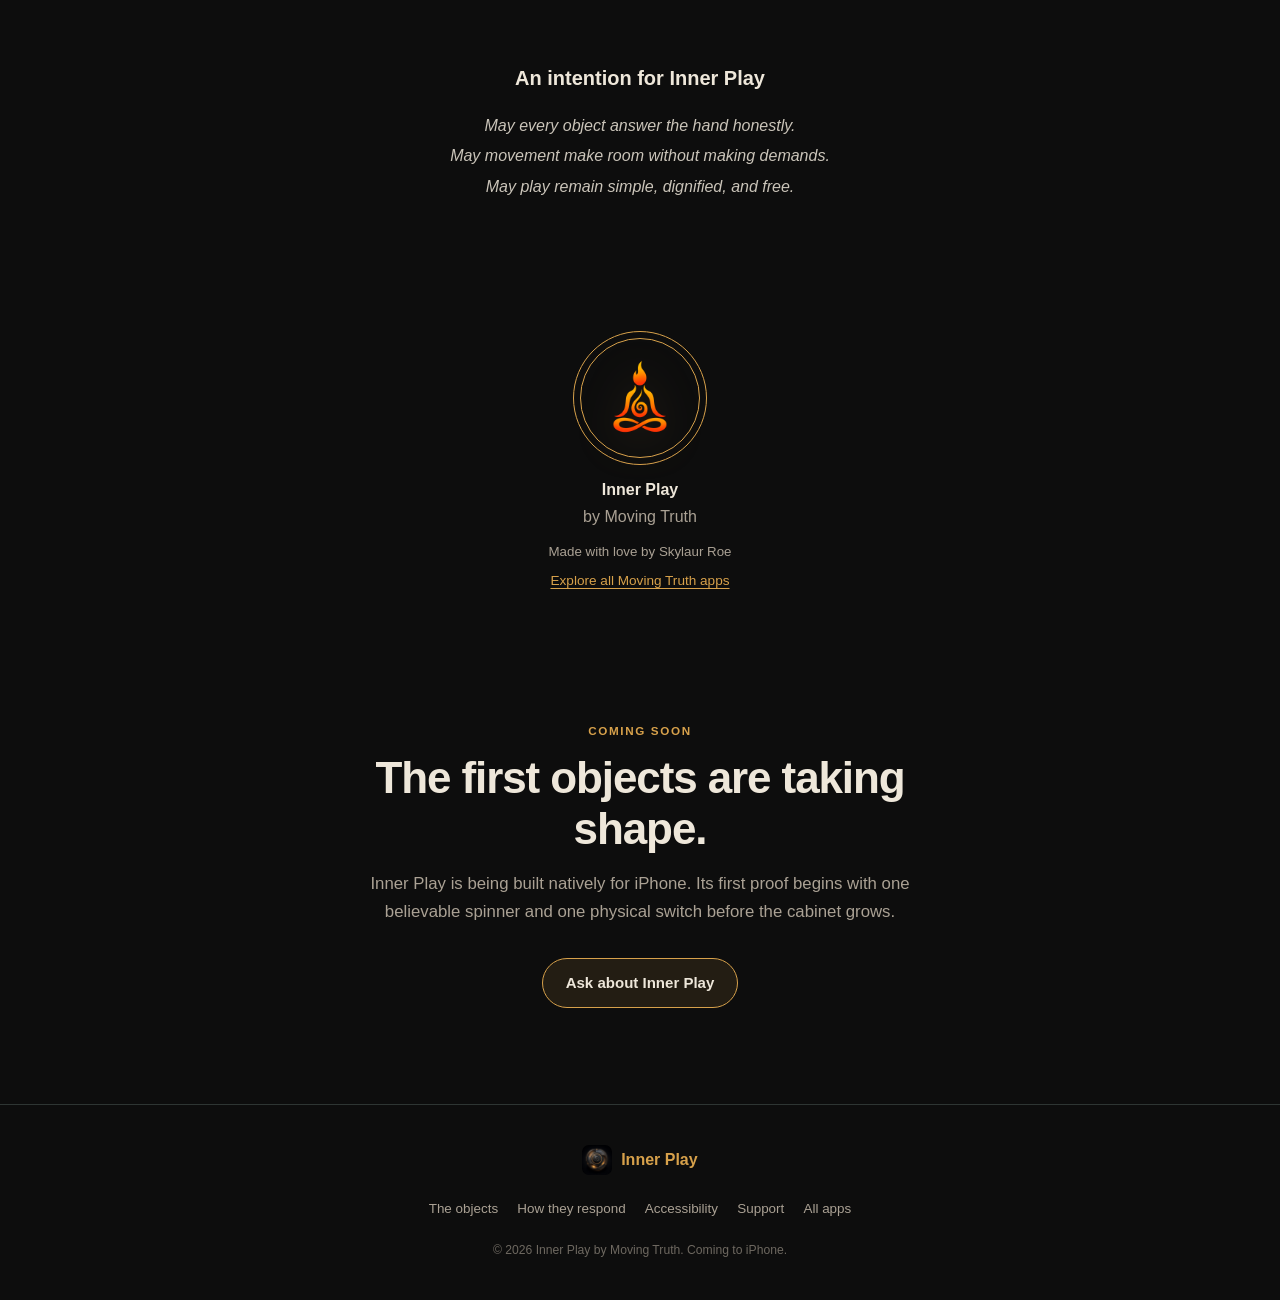
==== commit 8672e4c5: "Synchronize app artwork with native app icons Replace icon assets from the default native app asset " ====
--- a/index.html
+++ b/index.html
@@ -9,11 +9,11 @@
   <meta property="og:description" content="Something for your hands. Space for your mind.">
   <meta property="og:type" content="website">
   <meta property="og:url" content="https://inner-play.movingtruth.com/">
-  <meta property="og:image" content="https://inner-play.movingtruth.com/assets/icon-placeholder.png">
+  <meta property="og:image" content="https://inner-play.movingtruth.com/assets/icon.png?v=20261030">
   <meta name="twitter:card" content="summary_large_image">
   <title>Inner Play — by Moving Truth</title>
-  <link rel="icon" type="image/png" href="assets/icon-placeholder.png">
-  <link rel="apple-touch-icon" href="assets/icon-placeholder.png">
+  <link rel="icon" type="image/png" href="assets/icon.png?v=20261030">
+  <link rel="apple-touch-icon" href="assets/icon.png?v=20261030">
   <link rel="stylesheet" href="styles.css">
   <script src="site.js" defer></script>
 
@@ -138,7 +138,7 @@
 
   <header class="site-nav" role="banner">
     <a class="site-nav__brand" href="#top" aria-label="Inner Play home">
-      <img src="assets/icon-placeholder.png" alt="">
+      <img src="assets/icon.png?v=20261030" alt="">
       <span>Inner Play</span>
     </a>
     <button class="site-nav__toggle" type="button" aria-expanded="false" aria-controls="site-links">
@@ -160,9 +160,9 @@
     <section class="hero" id="top" aria-labelledby="hero-title">
       <div class="hero__icon-wrap">
         <div class="hero__icon-glow"></div>
-        <img class="hero__icon" src="assets/icon-placeholder.png" alt="Provisional Inner Play icon: a dark metal kinetic dial glowing warmly from within">
+        <img class="hero__icon" src="assets/icon.png?v=20261030" alt="Inner Play app icon">
       </div>
-      <span class="hero__eyebrow">Provisional icon</span>
+      <span class="hero__eyebrow">App preview</span>
       <h1 class="hero__name hero__name--product" id="hero-title">Inner Play</h1>
       <p class="hero__promise">Something for your hands. Space for your mind.</p>
       <div class="hero__actions">
@@ -247,7 +247,7 @@
   </main>
 
   <footer>
-    <div class="footer__brand"><img src="assets/icon-placeholder.png" alt=""><strong>Inner Play</strong></div>
+    <div class="footer__brand"><img src="assets/icon.png?v=20261030" alt=""><strong>Inner Play</strong></div>
     <nav aria-label="Footer navigation">
       <ul>
         <li><a href="#objects">The objects</a></li>
